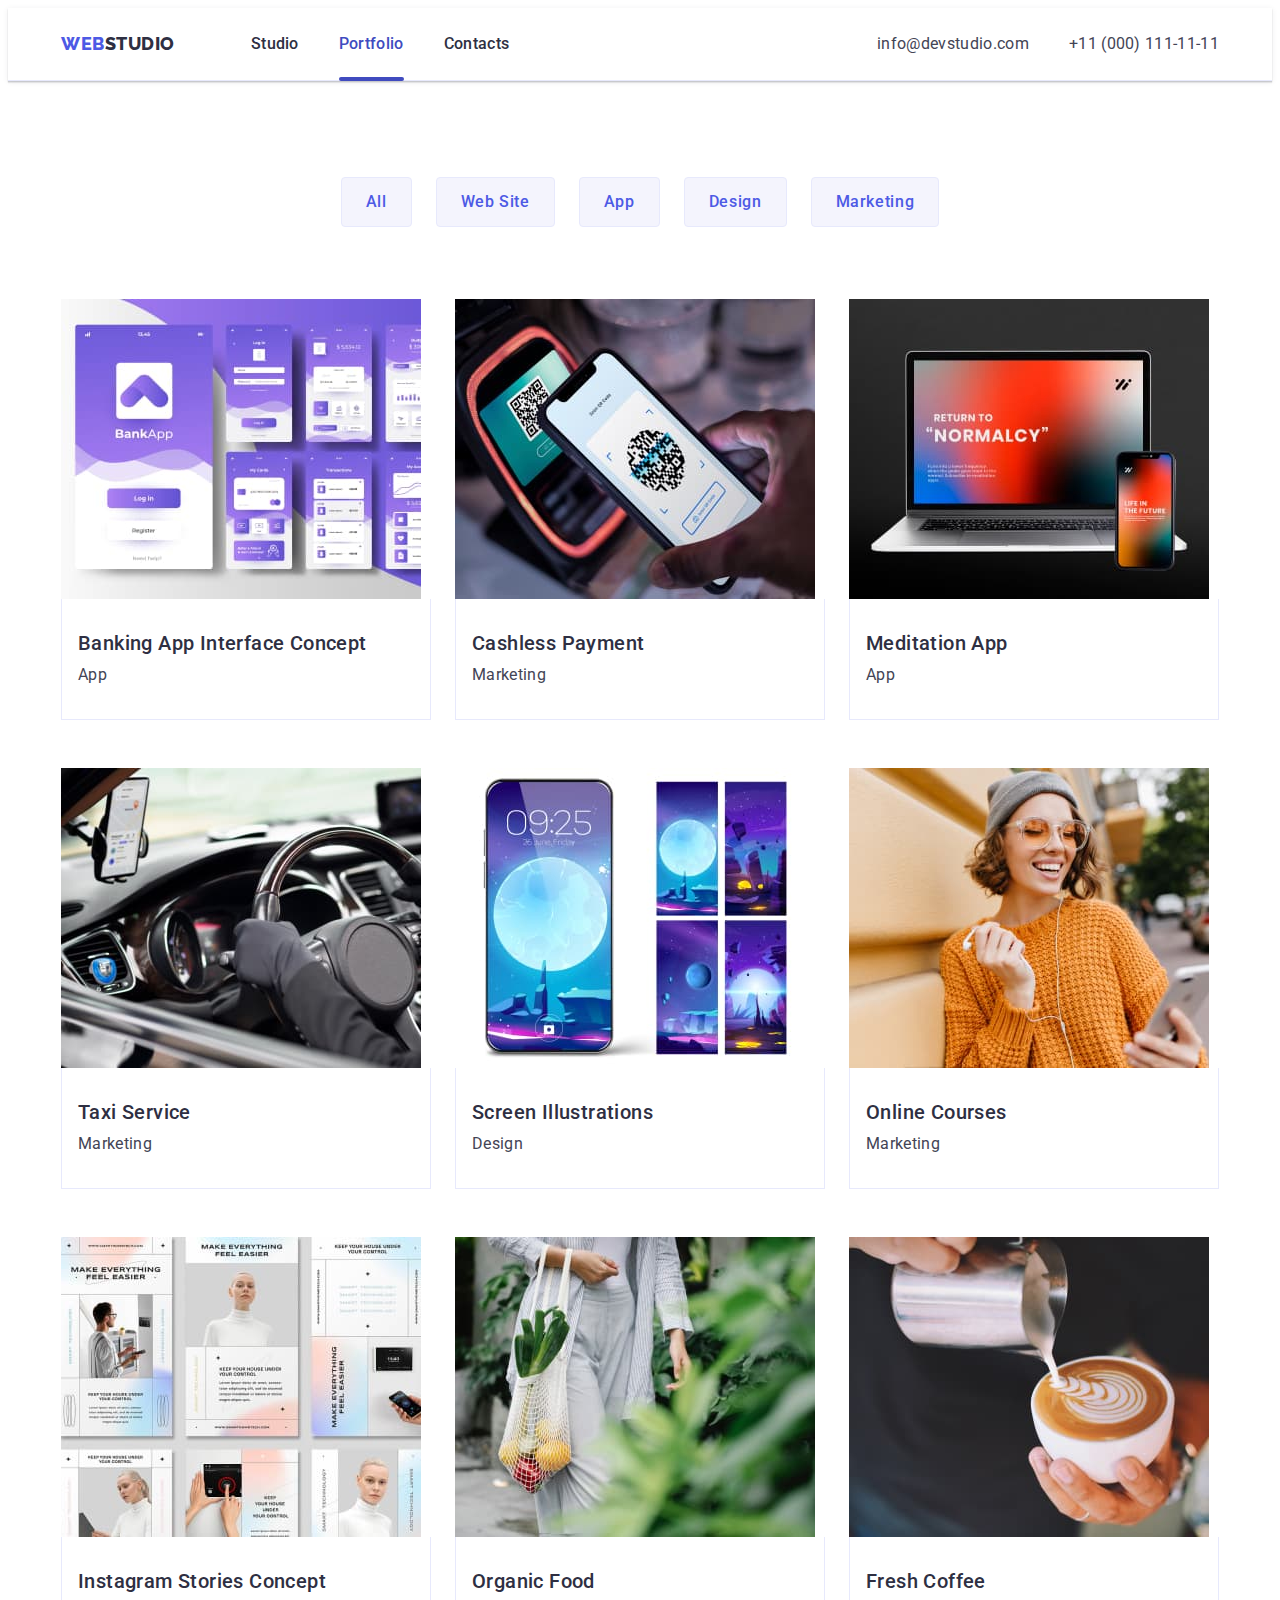
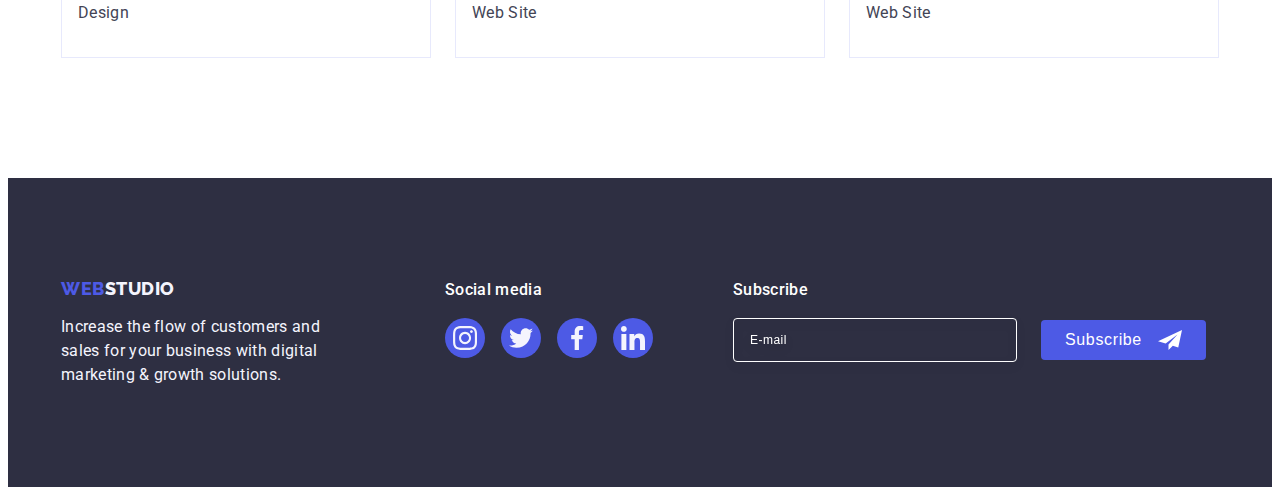
==== portfolio.html @ e41eb172 "Initial commit" ====
<!DOCTYPE html>
<html lang="en">
  <head>
    <meta charset="UTF-8" />
    <meta http-equiv="X-UA-Compatible" content="IE=edge" />
    <meta name="viewport" content="width=device-width, initial-scale=1.0" />
    <title>WebStudio</title>
    <link rel="preconnect" href="https://fonts.googleapis.com" />
    <link rel="preconnect" href="https://fonts.gstatic.com" crossorigin />

    <link
      href="https://fonts.googleapis.com/css2?family=Raleway:wght@800&family=Roboto:wght@400;500;700;900&display=swap"
      rel="stylesheet"
    />
    <link
      rel="stylesheet"
      href="https://cdnjs.cloudflare.com/ajax/libs/modern-normalize/1.0.0/modern-normalize.min.css"
      integrity="sha512-ISS7cAi1PEhQ8jnbJpJZMd29NlhNj4AWYyLOSp2CE/CsHxTCu+r+t0D2yoJudVrd0/8fTVPUVDzY5Tvli75u/g=="
      crossorigin="anonymous"
    />
    <link rel="stylesheet" href="./css/styles.css" />
  </head>
  <body>
    <header class="header">
      <div class="header-nav container">
        <nav class="site-nav">
          <a href="./index.html" class="logo-header link">
            Web<span class="logo-tip">Studio</span>
          </a>
          <ul class="list-nav list">
            <li class="list-item">
              <a class="nav link" href="./index.html">Studio</a>
            </li>
            <li class="list-item">
              <a class="nav link active-link" href="./portfolio.html"
                >Portfolio</a
              >
            </li>
            <li class="list-item">
              <a class="nav link" href="">Contacts</a>
            </li>
          </ul>
        </nav>
        <address class="address">
          <ul class="address-list list">
            <li class="address-item">
              <a class="address-contact link" href="mailto:info@devstudio.com">
                info@devstudio.com
              </a>
            </li>
            <li class="address-item">
              <a class="address-contact link" href="tel:+110001111111">
                +11 (000) 111-11-11
              </a>
            </li>
          </ul>
        </address>
      </div>
    </header>
    <main>
      <!-- Сторінка портфоліо -->
      <section class="portfolio-section">
        <div class="portfolio-container container">
          <h1 class="visually-hidden">Portfolio filters</h1>
          <ul class="list-filters list">
            <li class="button-filter">
              <button type="button" class="button-filt">All</button>
            </li>
            <li class="button-filter">
              <button type="button" class="button-filt">Web Site</button>
            </li>
            <li class="button-filter">
              <button type="button" class="button-filt">App</button>
            </li>
            <li class="button-filter">
              <button type="button" class="button-filt">Design</button>
            </li>
            <li class="button-filter">
              <button type="button" class="button-filt">Marketing</button>
            </li>
          </ul>

          <ul class="list-portfolio list">
            <li class="portfolio-item">
              <a href="#" class="picture-link link">
                <div class="thumb">
                  <img
                    class="picture-portfolio"
                    src="./images/portf1.jpg"
                    alt="site pages"
                    width="360"
                    height="300"
                  />
                  <p class="text-card">
                    14 Stylish and User-Friendly App Design Concepts · Task
                    Manager App · Calorie Tracker App · Exotic Fruit Ecommerce
                    App · Cloud Storage App
                  </p>
                </div>

                <div class="portfolio-description">
                  <h2 class="title-portfolio">Banking App Interface Concept</h2>
                  <p class="portfolio-text-filter">App</p>
                </div>
              </a>
            </li>

            <li class="portfolio-item">
              <a href="#" class="picture-link link">
                <div class="thumb">
                  <img
                    class="picture-portfolio"
                    src="./images/portf2.jpg"
                    alt="qr-code"
                    width="360"
                    height="300"
                  />
                  <p class="text-card">
                    14 Stylish and User-Friendly App Design Concepts · Task
                    Manager App · Calorie Tracker App · Exotic Fruit Ecommerce
                    App · Cloud Storage App
                  </p>
                </div>
                <div class="portfolio-description">
                  <h2 class="title-portfolio">Cashless Payment</h2>
                  <p class="portfolio-text-filter">Marketing</p>
                </div>
              </a>
            </li>
            <li class="portfolio-item">
              <a href="#" class="picture-link link">
                <div class="thumb">
                  <img
                    class="picture-portfolio"
                    src="./images/portf3.jpg"
                    alt="laptop and telefon"
                    width="360"
                    height="300"
                  />
                  <p class="text-card">
                    14 Stylish and User-Friendly App Design Concepts · Task
                    Manager App · Calorie Tracker App · Exotic Fruit Ecommerce
                    App · Cloud Storage App
                  </p>
                </div>

                <div class="portfolio-description">
                  <h2 class="title-portfolio">Meditation App</h2>
                  <p class="portfolio-text-filter">App</p>
                </div>
              </a>
            </li>
            <li class="portfolio-item">
              <a href="#" class="picture-link link">
                <div class="thumb">
                  <img
                    class="picture-portfolio"
                    src="./images/portf4.jpg"
                    alt="car phone holder"
                    width="360"
                    height="300"
                  />
                  <p class="text-card">
                    14 Stylish and User-Friendly App Design Concepts · Task
                    Manager App · Calorie Tracker App · Exotic Fruit Ecommerce
                    App · Cloud Storage App
                  </p>
                </div>
                <div class="portfolio-description">
                  <h2 class="title-portfolio">Taxi Service</h2>
                  <p class="portfolio-text-filter">Marketing</p>
                </div>
              </a>
            </li>
            <li class="portfolio-item">
              <a href="#" class="picture-link link">
                <div class="thumb">
                  <img
                    class="picture-portfolio"
                    src="./images/portf5.jpg"
                    alt="phone lock screen"
                    width="360"
                    height="300"
                  />
                  <p class="text-card">
                    14 Stylish and User-Friendly App Design Concepts · Task
                    Manager App · Calorie Tracker App · Exotic Fruit Ecommerce
                    App · Cloud Storage App
                  </p>
                </div>
                <div class="portfolio-description">
                  <h2 class="title-portfolio">Screen Illustrations</h2>
                  <p class="portfolio-text-filter">Design</p>
                </div>
              </a>
            </li>
            <li class="portfolio-item">
              <a href="#" class="picture-link link">
                <div class="thumb">
                  <img
                    class="picture-portfolio"
                    src="./images/portf6.jpg"
                    alt="smiling girl with headphones"
                    width="360"
                    height="300"
                  />
                  <p class="text-card">
                    14 Stylish and User-Friendly App Design Concepts · Task
                    Manager App · Calorie Tracker App · Exotic Fruit Ecommerce
                    App · Cloud Storage App
                  </p>
                </div>
                <div class="portfolio-description">
                  <h2 class="title-portfolio">Online Courses</h2>
                  <p class="portfolio-text-filter">Marketing</p>
                </div>
              </a>
            </li>
            <li class="portfolio-item">
              <a href="#" class="picture-link link">
                <div class="thumb">
                  <img
                    class="picture-portfolio"
                    src="./images/portf7.jpg"
                    alt="site pages inst"
                    width="360"
                    height="300"
                  />
                  <p class="text-card">
                    14 Stylish and User-Friendly App Design Concepts · Task
                    Manager App · Calorie Tracker App · Exotic Fruit Ecommerce
                    App · Cloud Storage App
                  </p>
                </div>
                <div class="portfolio-description">
                  <h2 class="title-portfolio">Instagram Stories Concept</h2>
                  <p class="portfolio-text-filter">Design</p>
                </div>
              </a>
            </li>
            <li class="portfolio-item">
              <a href="#" class="picture-link link">
                <div class="thumb">
                  <img
                    class="picture-portfolio"
                    src="./images/portf8.jpg"
                    alt="fruits and vegetables in a bag"
                    width="360"
                    height="300"
                  />
                  <p class="text-card">
                    14 Stylish and User-Friendly App Design Concepts · Task
                    Manager App · Calorie Tracker App · Exotic Fruit Ecommerce
                    App · Cloud Storage App
                  </p>
                </div>
                <div class="portfolio-description">
                  <h2 class="title-portfolio">Organic Food</h2>
                  <p class="portfolio-text-filter">Web Site</p>
                </div>
              </a>
            </li>
            <li class="portfolio-item">
              <a href="#" class="picture-link link">
                <div class="thumb">
                  <img
                    class="picture-portfolio"
                    src="./images/portf9.jpg"
                    alt="painting on coffee"
                    width="360"
                    height="300"
                  />
                  <p class="text-card">
                    14 Stylish and User-Friendly App Design Concepts · Task
                    Manager App · Calorie Tracker App · Exotic Fruit Ecommerce
                    App · Cloud Storage App
                  </p>
                </div>
                <div class="portfolio-description">
                  <h2 class="title-portfolio">Fresh Coffee</h2>
                  <p class="portfolio-text-filter">Web Site</p>
                </div>
              </a>
            </li>
          </ul>
        </div>
      </section>
    </main>
    <footer class="footer">
      <div class="footer-container container">
        <div class="footer-logo">
          <a href="./index.html" class="logo-mfooter link">
            Web<span class="logo-footer">Studio</span>
          </a>
          <p class="footer-text">
            Increase the flow of customers and sales for your business with
            digital marketing & growth solutions.
          </p>
        </div>
        <div class="soc-net-footer">
          <p class="title-footer">Social media</p>
          <ul class="footer-list list">
            <li class="footer-item">
              <a class="footer-link link" href="">
                <svg class="footer-icon" width="24" height="24">
                  <use href="./images/icons.svg.svg#icon-instagram-2"></use>
                </svg>
              </a>
            </li>
            <li class="footer-item">
              <a class="footer-link link" href="">
                <svg class="footer-icon" width="24" height="24">
                  <use href="./images/icons.svg.svg#icon-twitter-1"></use>
                </svg>
              </a>
            </li>
            <li class="footer-item">
              <a class="footer-link link" href="">
                <svg class="footer-icon" width="24" height="24">
                  <use href="./images/icons.svg.svg#icon-facebook-1"></use>
                </svg>
              </a>
            </li>
            <li class="footer-item">
              <a class="footer-link link" href="">
                <svg class="footer-icon" width="24" height="24">
                  <use href="./images/icons.svg.svg#icon-linkedin-1"></use>
                </svg>
              </a>
            </li>
          </ul>
        </div>
        <div class="subscribe-container">
          <p class="subscribe-title">Subscribe</p>
          <form action="#" class="subscribe-form">
            <label for="email"></label>
            <input
              id="email"
              type="email"
              name="email"
              placeholder="E-mail"
              class="subscribe-email"
              required
            />
            <button type="submit" class="subscribe-button">
              Subscribe
              <svg class="email-icon-subscribe" width="24" height="24">
                <use href="./images/icons.svg.svg#icon-Frame-3"></use>
              </svg>
            </button>
          </form>
        </div>
      </div>
    </footer>
  </body>
</html>
---- css/styles.css ----
:root {
  --color-body: #434455;
  --brand-color: #ffffff;
  --color-logo: #4d5ae5;
  --color-text: #2e2f42;
  --color-contacts: #434455;
  --color-btn: #f4f4fd;
}
body {
  font-family: "Roboto", sans-serif;
  background-color: var(--brand-color);
  color: var(--color-body);
}

h1,
h2,
h3,
h4,
h5,
h6,
p {
  margin: 0;
}

ul {
  margin: 0;
  padding: 0;
}

.list {
  list-style: none;
}

.link {
  text-decoration: none;
}

.item {
  list-style: none;
  text-decoration: none;
}

img {
  display: block;
  max-width: 100%;
  height: auto;
}

button {
  cursor: pointer;
  border: none;
}

.container {
  max-width: 1158px;
  padding: 0 15px;
  margin: 0 auto;
}

.visually-hidden {
  position: absolute;
  width: 1px;
  height: 1px;
  margin: -1px;
  border: 0;
  padding: 0;

  white-space: nowrap;
  clip-path: inset(100%);
  clip: rect(0 0 0 0);
  overflow: hidden;
}

/* header */

header {
  border-bottom: 1px solid #e7e9fc;
  background: #ffffff;
  box-shadow: 0px 2px 1px rgba(46, 47, 66, 0.08),
    0px 1px 1px rgba(46, 47, 66, 0.16), 0px 1px 6px rgba(46, 47, 66, 0.08);
}

.header-nav {
  display: flex;
  align-items: center;
}
.site-nav {
  display: flex;
}

/* logo */
.logo-header {
  font-family: "Raleway", sans-serif;
  font-style: normal;
  font-weight: 800;
  font-size: 18px;
  line-height: 1.33;
  letter-spacing: 0.03em;
  text-transform: uppercase;
  color: var(--color-logo);
  padding: 24px 0;
  margin-right: 76px;
}

.logo-tip {
  color: var(--color-text);
}

/* navigation */

.list-nav .link {
  font-weight: 500;
  font-size: 16px;
  line-height: 1.5;
  letter-spacing: 0.02em;
}
.list-nav {
  display: flex;
  gap: 40px;
  transition: color 2500ms cubic-bezier(0.4, 0, 0.2, 1);
}

.list-nav .link {
  display: block;
  color: var(--color-text);
  padding-top: 24px;
  padding-bottom: 24px;
  position: relative;
  transition: color 250ms cubic-bezier(0.4, 0, 0.2, 1);
}

.list-nav .active-link {
  color: #404bbf;
}

.active-link::after {
  content: "";
  width: 100%;
  height: 4px;
  background-color: #404bbf;
  display: block;
  position: absolute;
  bottom: -1px;
  border-radius: 2px;
}

/* address */

.address-list {
  display: flex;
  gap: 0 40px;
}

.list-nav .link:hover,
.list-nav .link:focus {
  color: #404bbf;
}

.address-list .link:hover,
.address-list .link:focus {
  color: #404bbf;
}

.address {
  font-style: normal;
  margin-left: auto;
}

.address-contact {
  padding-top: 24px;
  padding-bottom: 24px;
}

.address-list .link {
  display: block;
  line-height: 1.5;
  letter-spacing: 0.02em;
  font-style: normal;
  font-weight: 400;
  font-size: 16px;
  color: var(--color-contacts);
  transition: color 250ms cubic-bezier(0.4, 0, 0.2, 1);
}

/* first section */

.section-main {
  max-width: 1400px;
  background-image: linear-gradient(
      to right,
      rgba(46, 47, 66, 0.7),
      rgba(46, 47, 66, 0.7)
    ),
    url(../images/people-office\ 1.jpg);
  background-size: cover;
  margin: 0 auto;
  background-repeat: no-repeat;
  background-position: center;
  background-color: var(--color-text);
  text-align: center;
  padding-top: 188px;
  padding-bottom: 188px;
}

.section-main .title {
  font-weight: 700;
  font-size: 56px;
  font-family: "Roboto", sans-serif;
  line-height: 1.07;
  text-align: center;
  letter-spacing: 0.02em;
  color: var(--brand-color);
  margin-bottom: 48px;
  width: 496px;
  margin-left: auto;
  margin-right: auto;
}
.button-order {
  background-color: var(--color-logo);
  font-family: "Roboto", sans-serif;
  font-style: normal;
  font-weight: 500;
  font-size: 16px;
  line-height: 1.5;
  letter-spacing: 0.04em;
  color: var(--brand-color);
  cursor: pointer;

  padding: 16px 32px;
  border-radius: 4px;
  transition: background-color 250ms cubic-bezier(0.4, 0, 0.2, 1);
}

.button-order:hover,
.button-order:focus {
  background-color: #404bbf;
}

/* second section */

.qualities-section {
  padding-top: 120px;
  padding-bottom: 120px;
  margin-left: auto;
  margin-right: auto;
}

.list-qualities {
  display: flex;
  justify-content: center;
  column-gap: 24px;
}

.qualities-item {
  color: var(--color-text);
  font-weight: 500;
  font-size: 20px;
  line-height: 1.2;
  flex-basis: calc((100% - 72px) / 4);
}

.qualities-picture {
  height: 119px;
  margin-bottom: 8px;
  background-color: #f4f4fd;
  border-radius: 4px;
  display: flex;
  align-items: center;
  justify-content: center;
}

.qualities-item .qualities-title {
  letter-spacing: 0.02em;
  color: var(--color-text);
  margin-bottom: 8px;
  font-weight: 500;
  font-size: 20px;
  line-height: 1.2;
}

.qualities-item .qualities-text {
  line-height: 1.5;
  font-family: "Roboto";
  font-style: normal;
  font-weight: 400;
  font-size: 16px;
  max-width: 264px;
  letter-spacing: 0.02em;
  color: var(--color-body);
}

/* third section */

.activities {
  padding-bottom: 120px;
}

.activities .title-activities {
  font-weight: 700;
  font-size: 36px;
  line-height: 1.11;
  text-align: center;
  letter-spacing: 0.02em;
  text-transform: capitalize;
  color: var(--color-text);
  margin-bottom: 72px;
}

.list-activities {
  display: flex;
  flex-direction: row;
  gap: 24px;
  align-items: flex-start;
}

/* fourth section */

.team-list {
  display: flex;
  flex-direction: row;
  gap: 24px;
  align-items: flex-start;
  padding: 0;
}

.section-team {
  background-color: #f4f4fd;
  padding-bottom: 120px;
  padding-top: 120px;
}
.section-team .title-team {
  font-size: 36px;
  line-height: 1.11;
  text-align: center;
  letter-spacing: 0.02em;
  text-transform: capitalize;
  color: var(--color-text);
  margin-bottom: 72px;
}

.team-member {
  background-color: #ffffff;
  padding-bottom: 32px;
  border-radius: 0px 0px 4px 4px;
  box-shadow: 0px 1px 6px rgba(46, 47, 66, 0.08),
    0px 1px 1px rgba(46, 47, 66, 0.16), 0px 2px 1px rgba(46, 47, 66, 0.08);
}

.team-member .team-member-name {
  font-weight: 500;
  font-size: 20px;
  line-height: 1.2;
  letter-spacing: 0.02em;
  color: var(--color-text);
  margin-top: 32px;
  text-align: center;
}
.team-member .team-member-profession {
  line-height: 1.5;
  letter-spacing: 0.02em;
  color: var(--color-contacts);
  margin-top: 8px;
  margin-bottom: 8px;
  text-align: center;
}

.social-network-list {
  display: flex;
  justify-content: center;
  gap: 24px;
}

.social-network-item {
  width: 40px;
  height: 40px;
}

.social-network-link {
  width: 100%;
  height: 100%;
  border-radius: 50%;
  background-color: #4d5ae5;
  display: flex;
  align-items: center;
  justify-content: center;
  transition: background-color 250ms cubic-bezier(0.4, 0, 0.2, 1);
}

.social-network-link:hover {
  background: #404bbf;
}

.social-network-link:focus {
  background: #404bbf;
}

.social-network-icon {
  fill: #f4f4fd;
}

/* section customers */

.customers {
  padding-top: 120px;
  padding-bottom: 120px;
}

.title-customers {
  font-family: "Roboto";
  font-style: normal;
  font-weight: 700;
  font-size: 36px;
  line-height: 40px;
  text-align: center;
  letter-spacing: 0.02em;
  text-transform: capitalize;
  color: var(--color-text);
  margin-bottom: 72px;
}

.customers-list {
  display: flex;
  align-items: center;
  justify-content: center;
  gap: 24px;
}

.customers-item {
  width: calc((100% - 120px) / 6);
  height: 88px;
}

.customers-icon {
  fill: #8e8f99;
  display: block;
  transition: fill 250ms cubic-bezier(0.4, 0, 0.2, 1);
}

.customers-link {
  width: 100%;
  height: 100%;
  display: flex;
  justify-content: center;
  align-items: center;
  border: 1px solid #8e8f99;
  border-radius: 4px;
  padding: 16px 32px;
  transition: border-color 250ms cubic-bezier(0.4, 0, 0.2, 1);
}

.customers-link:hover {
  border-color: #404bbf;
}

.customers-link:focus {
  border-color: #404bbf;
}

.customers-link:hover .customers-icon {
  fill: #404bbf;
}

.customers-link:focus .customers-icon {
  fill: #404bbf;
}

/* footer */

.footer-container {
  display: flex;
  justify-content: left;
  align-items: baseline;
}

.footer-logo {
  display: flex;
  flex-direction: column;
  margin-right: 120px;
}

.footer {
  background-color: var(--color-text);
  padding-top: 100px;
  padding-bottom: 100px;
}

.footer-text {
  font-family: "Roboto";
  font-style: normal;
  font-size: 16px;
  font-weight: 400;
  line-height: 1.5;
  letter-spacing: 0.02em;
  max-width: 264px;
  margin-top: 16px;
  color: var(--color-btn);
}

.logo-footer {
  color: #f4f4fd;
}

.logo-mfooter {
  max-width: 44px;
  font-family: "Raleway";
  font-style: normal;
  font-weight: 800;
  font-size: 18px;
  line-height: 21px;
  letter-spacing: 0.03em;
  text-transform: uppercase;
  color: #4d5ae5;
}

.title-footer {
  font-family: "Roboto";
  font-style: normal;
  font-weight: 500;
  font-size: 16px;
  line-height: 24px;
  letter-spacing: 0.02em;
  color: #ffffff;
  margin-bottom: 16px;
  margin-right: auto;
}

.footer-list {
  display: flex;
  justify-content: left;
  gap: 16px;
}

.footer-link {
  width: 100%;
  height: 100%;
  border-radius: 50%;
  background-color: #4d5ae5;
  display: flex;
  align-items: center;
  justify-content: center;
  transition: background-color 250ms cubic-bezier(0.4, 0, 0.2, 1);
}

.footer-link:hover {
  background: #31d0aa;
}

.footer-link:focus {
  background: #31d0aa;
}

.soc-net-footer {
  margin-right: 80px;
}

.footer-item {
  width: 40px;
  height: 40px;
}

.footer-icon {
  fill: #f4f4fd;
}

.subscribe-form {
  display: flex;
  align-items: center;
}

.subscribe-title {
  font-style: normal;
  font-weight: 500;
  font-size: 16px;
  line-height: 1.5;
  letter-spacing: 0.02em;
  color: #ffffff;
  margin-bottom: 16px;
}

.subscribe-email {
  background-color: transparent;
  width: 264px;
  height: 40px;
  padding-left: 16px;
  color: #ffffff;
  border: 1px solid #ffffff;
  filter: drop-shadow(0px 4px 4px rgba(0, 0, 0, 0.15));
  border-radius: 4px;
  margin-right: 24px;
  font-style: normal;
  font-weight: 400;
  font-size: 12px;
  line-height: 24px;
  letter-spacing: 0.04em;
}

.subscribe-button {
  font-style: normal;
  font-weight: 500;
  font-size: 16px;
  line-height: 24px;
  display: flex;
  align-items: center;
  text-align: center;
  letter-spacing: 0.04em;
  color: #ffffff;
  background: #4d5ae5;
  border-radius: 4px;
  padding: 8px 24px;
  border: none;
  box-shadow: none;
  transition-property: background-color;
  transition-duration: 250ms;
  transition-timing-function: cubic-bezier(0.4, 0, 0.2, 1);
}

.subscribe-button:hover,
.subscribe-button:focus {
  background-color: #404bbf;
}

.email-icon-subscribe {
  margin-left: 16px;
}

.subscribe-email::placeholder {
  color: #ffffff;
  font-style: normal;
  font-weight: 400;
  font-size: 12px;
  line-height: 24px;
  letter-spacing: 0.04em;
}

/* portfolio */

.portfolio-section {
  padding-top: 96px;
  padding-bottom: 120px;
}

.button-filt {
  font-family: inherit;
  font-weight: 500;
  font-size: 16px;
  line-height: 1.5;
  letter-spacing: 0.04em;
  color: #4d5ae5;
  background-color: #f4f4fd;
  cursor: pointer;
  border: 1px solid #e7e9fc;
  border-radius: 4px;
  transition: background-color 250ms cubic-bezier(0.4, 0, 0.2, 1),
    color 250ms cubic-bezier(0.4, 0, 0.2, 1),
    box-shadow 250ms cubic-bezier(0.4, 0, 0.2, 1),
    border-radius 250ms cubic-bezier(0.4, 0, 0.2, 1),
    border-color 250ms cubic-bezier(0.4, 0, 0.2, 1);
}

.button-filt:hover,
.button-filt:focus {
  background-color: #404bbf;
  color: #ffffff;
  box-shadow: 0px 3px 1px rgba(0, 0, 0, 0.1), 0px 2px 1px rgba(0, 0, 0, 0.08),
    0px 2px 2px rgba(0, 0, 0, 0.12);
  border-radius: 4px;
  border-color: transparent;
}

.portfolio-item {
  width: calc((100% - 48px) / 3);
}

.picture-link {
  display: block;
  transition: box-shadow 250ms cubic-bezier(0.4, 0, 0.2, 1);
}

.picture-link:hover {
  box-shadow: 0px 1px 6px rgba(46, 47, 66, 0.08),
    0px 1px 1px rgba(46, 47, 66, 0.16), 0px 2px 1px rgba(46, 47, 66, 0.08);
}

.title-portfolio {
  font-weight: 500;
  font-size: 20px;
  line-height: 1.2;
  letter-spacing: 0.02em;
  margin-bottom: 8px;
  color: var(--color-text);
}

.portfolio-text-filter {
  font-size: 16px;
  line-height: 1.5;
  letter-spacing: 0.02em;
  color: var(--color-body);
}

.list-filters {
  display: flex;
  justify-content: center;
  gap: 24px;
  margin-bottom: 72px;
}

.button-filt {
  padding: 12px 24px;
}

.list-portfolio {
  position: relative;
  display: flex;
  flex-wrap: wrap;
  gap: 48px 24px;
}

.portfolio-description {
  border: 1px solid #e7e9fc;
  border-top: none;
  padding: 32px 0;
  padding-left: 16px;
}

.thumb {
  position: relative;
  overflow: hidden;
}

.text-card {
  position: absolute;
  top: 0;
  font-size: 16px;
  line-height: 1.5;
  letter-spacing: 0.02em;
  color: #f4f4fd;
  background-color: #4d5ae5;
  height: 100%;
  width: 100%;
  padding: 40px 32px 0 32px;
  transform: translateY(100%);
  transition: transform 250ms cubic-bezier(0.4, 0, 0.2, 1);
}

.picture-link:hover .text-card,
.picture-link:focus .text-card {
  transform: translateY(0);
}

/* modal */

.backdrop {
  position: fixed;
  top: 0;
  left: 0;
  width: 100%;
  height: 100%;
  background: rgba(46, 47, 66, 0.4);
  opacity: 1;
  transition: opacity 250ms cubic-bezier(0.4, 0, 0.2, 1),
    visibility 250ms cubic-bezier(0.4, 0, 0.2, 1);
}

.backdrop.is-hidden {
  opacity: 0;
  pointer-events: none;
  visibility: hidden;
}

.backdrop.is-hidden .modal {
  transform: translate(-50%, -50%) scale(0.9);
}

.modal {
  position: absolute;
  top: 50%;
  left: 50%;
  min-width: 408px;
  min-height: 576px;
  background: #fcfcfc;
  box-shadow: 0px 1px 1px rgba(0, 0, 0, 0.14), 0px 1px 3px rgba(0, 0, 0, 0.12),
    0px 2px 1px rgba(0, 0, 0, 0.2);
  border-radius: 4px;
  padding-top: 72px;
  padding-right: 24px;
  padding-bottom: 24px;
  padding-left: 24px;
  transform: translate(-50%, -50%) scale(1);
  transition: transform 250ms cubic-bezier(0.4, 0, 0.2, 1);
}

.modal-close {
  position: absolute;
  top: 24px;
  right: 24px;
  display: flex;
  border-radius: 50%;
  border: 1px solid rgba(0, 0, 0, 0.1);
  width: 24px;
  height: 24px;
  background-color: #e7e9fc;
  justify-content: center;
  align-items: center;
  transition: background-color 250ms cubic-bezier(0.4, 0, 0.2, 1),
    fill 250ms cubic-bezier(0.4, 0, 0.2, 1);
}

.close-picture {
  width: 24px;
  height: 24px;
}

.modal-close:hover,
.modal-close:focus {
  background-color: #404bbf;
  fill: #ffffff;
}

.modal-form {
  display: flex;
  flex-direction: column;
}

.modal-title {
  font-style: normal;
  font-weight: 500;
  font-size: 16px;
  line-height: 1.5em;

  margin-bottom: 16px;

  text-align: center;
  letter-spacing: 0.02em;

  color: #2e2f42;
}

.input-wrap {
  position: relative;
}

.modal-input {
  width: 100%;
  height: 40px;
  border: 1px solid rgba(46, 47, 66, 0.4);
  border-radius: 4px;
  /* margin-bottom: 8px; */
  padding-left: 38px;
  outline: transparent;
}

.modal-input-comment {
  display: block;
  width: 100%;
  height: 120px;
  border: 1px solid rgba(46, 47, 66, 0.4);
  border-radius: 4px;
  padding: 8px 16px;
  outline: transparent;
  resize: none;
}

.modal-input-comment::placeholder {
  font-weight: 400;
  font-size: 12px;
  line-height: 1.17;
  letter-spacing: 0.04em;
}

.modal-input:focus {
  border: 1px solid #4d5ae5;
}

.modal-input:focus + .modal-icon {
  fill: #4d5ae5;
}

.modal-span {
  display: flex;
}

.modal-label {
  font-weight: 400;
  font-size: 12px;
  line-height: 14px;
  letter-spacing: 0.04em;
  color: #8e8f99;
  margin-bottom: 4px;
}

.modal-label:not(:first-child) {
  margin-top: 8px;
}

.modal-icon {
  position: absolute;
  top: 8px;
  left: 16px;
  fill: #2e2f42;
}

.modal-form-field.policy {
  margin-top: 16px;
  margin-bottom: 24px;
  font-weight: 400;
  font-size: 12px;
  line-height: 1.33;
  letter-spacing: 0.04em;
  color: #757575;
}
.modal-form-check {
  position: absolute;
  width: 1px;
  height: 1px;
  margin: -1px;
  border: 0;
  padding: 0;
  white-space: nowrap;
  clip-path: inset(100%);
  clip: rect(0 0 0 0);
  overflow: hidden;
}
.modal-form-check + span {
  display: inline-flex;
  justify-content: center;
  align-items: center;
  width: 16px;
  height: 16px;
  margin-right: 8px;
  border: 1.25px solid #2e2f42;
  border-radius: 2px;
  cursor: pointer;
  fill: transparent;
  transition: background-color 250ms cubic-bezier(0.4, 0, 0.2, 1),
    fill 250ms cubic-bezier(0.4, 0, 0.2, 1);
}
.modal-form-check-icon {
  display: inline-block;
  width: 10px;
  height: 8px;
}
.modal-form-check:checked + span {
  border: none;
  background-color: #404bbf;
  fill: #f4f4fd;
}

.send-button {
  background: #4d5ae5;
  box-shadow: 0px 4px 4px rgba(0, 0, 0, 0.15);
  border-radius: 4px;
  padding: 16px 32px;
  width: 169px;
  height: 56px;
  margin-left: auto;
  margin-right: auto;
  color: #ffffff;
  transition: background-color 250ms cubic-bezier(0.4, 0, 0.2, 1);
}

.send-button:hover,
.send-button:focus {
  background-color: #404bbf;
}
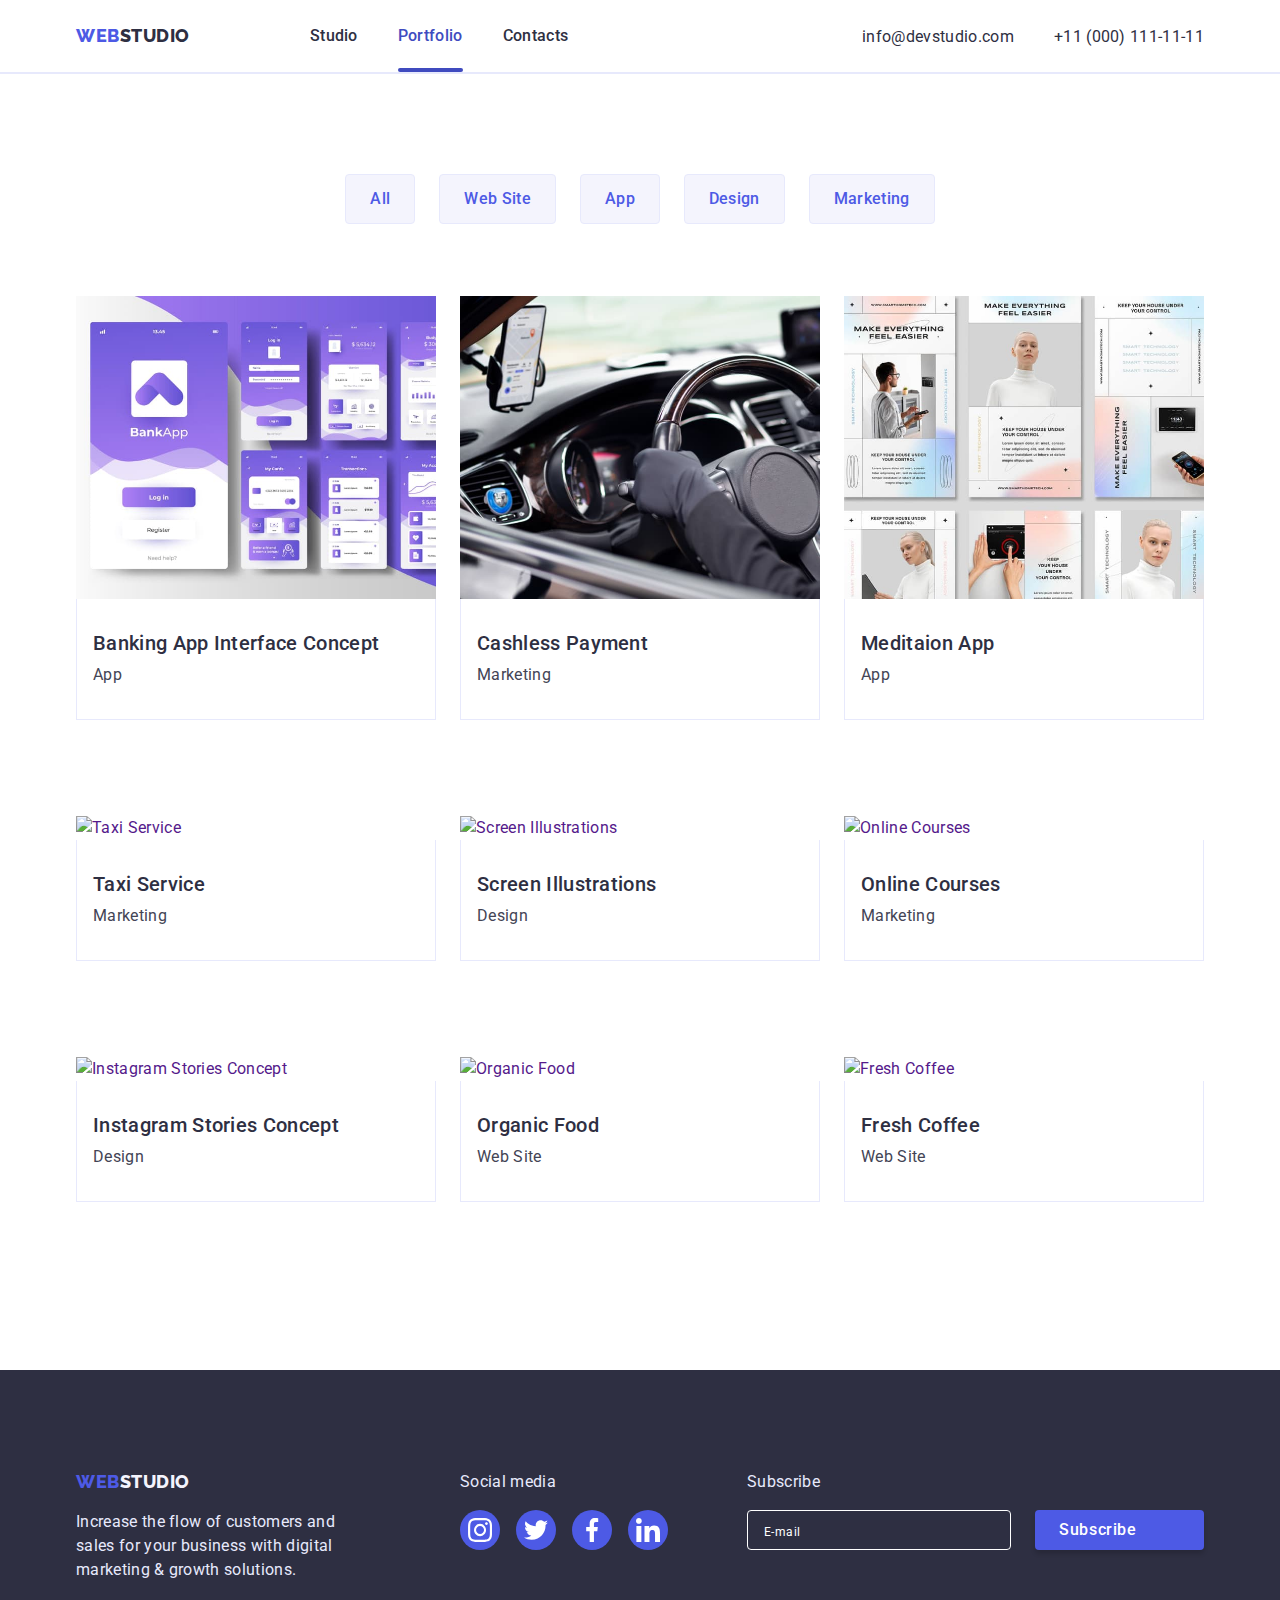
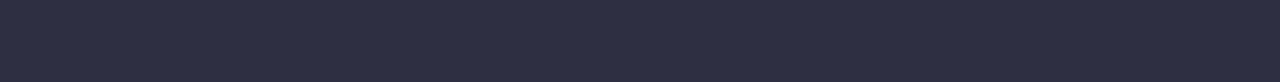
==== commit 09173575: "hw-7" ====
--- a/portfolio.html
+++ b/portfolio.html
@@ -4,353 +4,618 @@
     <meta charset="UTF-8" />
     <meta http-equiv="X-UA-Compatible" content="IE=edge" />
     <meta name="viewport" content="width=device-width, initial-scale=1.0" />
-    <title>WebStudio</title>
+    <title>Портфоліо</title>
     <link rel="preconnect" href="https://fonts.googleapis.com" />
     <link rel="preconnect" href="https://fonts.gstatic.com" crossorigin />
-
     <link
       href="https://fonts.googleapis.com/css2?family=Raleway:wght@800&family=Roboto:wght@400;500;700;900&display=swap"
       rel="stylesheet"
     />
     <link
       rel="stylesheet"
-      href="https://cdnjs.cloudflare.com/ajax/libs/modern-normalize/1.0.0/modern-normalize.min.css"
-      integrity="sha512-ISS7cAi1PEhQ8jnbJpJZMd29NlhNj4AWYyLOSp2CE/CsHxTCu+r+t0D2yoJudVrd0/8fTVPUVDzY5Tvli75u/g=="
-      crossorigin="anonymous"
+      href="https://cdnjs.cloudflare.com/ajax/libs/modern-normalize/1.1.0/modern-normalize.min.css"
     />
     <link rel="stylesheet" href="./css/styles.css" />
   </head>
   <body>
+    <!-- Header of the page -->
     <header class="header">
-      <div class="header-nav container">
-        <nav class="site-nav">
-          <a href="./index.html" class="logo-header link">
-            Web<span class="logo-tip">Studio</span>
-          </a>
-          <ul class="list-nav list">
-            <li class="list-item">
-              <a class="nav link" href="./index.html">Studio</a>
-            </li>
-            <li class="list-item">
-              <a class="nav link active-link" href="./portfolio.html"
-                >Portfolio</a
-              >
-            </li>
-            <li class="list-item">
-              <a class="nav link" href="">Contacts</a>
-            </li>
+      <div class="container header-flex">
+        <nav class="nav-flex">
+          <a class="logo-main link" href="./index.html"
+            >Web<span class="logo-secondary">Studio</span></a
+          >
+          <ul class="site-nav list">
+            <li class="item">
+              <a href="./index.html" class="link">Studio</a>
+            </li>
+            <li class="item">
+              <a href="./portfolio.html" class="current-page link">Portfolio</a>
+            </li>
+            <li class="item"><a href="" class="link">Contacts</a></li>
           </ul>
+          <button type="button" class="mobile-button-open">
+            <svg class="icon" width="32" height="22">
+              <use href="./images/icons.svg.svg#icon-burger"></use>
+            </svg>
+          </button>
         </nav>
         <address class="address">
-          <ul class="address-list list">
-            <li class="address-item">
-              <a class="address-contact link" href="mailto:info@devstudio.com">
-                info@devstudio.com
-              </a>
-            </li>
-            <li class="address-item">
-              <a class="address-contact link" href="tel:+110001111111">
-                +11 (000) 111-11-11
-              </a>
+          <ul class="contacts list">
+            <li class="item">
+              <a href="mailto:info@devstudio.com" class="link"
+                >info@devstudio.com</a
+              >
+            </li>
+            <li class="item">
+              <a href="tel:+110001111111" class="link">+11 (000) 111-11-11</a>
             </li>
           </ul>
         </address>
       </div>
+      <!-- Mobile Menu -->
+      <div class="mobile-menu">
+        <div class="container mobile-menu-container">
+          <button type="button" class="mobile-button-close">
+            <svg class="icon" width="8" height="8">
+              <use
+                href="./images/icons.svg.svg#icon-close-black-18dp-2-1"
+              ></use>
+            </svg>
+          </button>
+          <div class="mobile-menu-wrap">
+            <ul class="mobile-nav list">
+              <li class="item">
+                <a href="./index.html" class="link">Studio</a>
+              </li>
+              <li class="item">
+                <a href="./portfolio.html" class="link current-page"
+                  >Portfolio</a
+                >
+              </li>
+              <li class="item"><a href="" class="link">Contacts</a></li>
+            </ul>
+            <div class="mobile-menu-bottom-wrap">
+              <ul class="mobile-contacts list">
+                <li class="item">
+                  <a href="tel:+110001111111" class="link tel"
+                    >+11 (000) 111-11-11</a
+                  >
+                </li>
+                <li class="item">
+                  <a href="mailto:info@devstudio.com" class="link email"
+                    >info@devstudio.com</a
+                  >
+                </li>
+              </ul>
+              <ul class="social-buttons-mobile-list list">
+                <li class="social-buttons-mobile-item">
+                  <a class="social-buttons-mobile link" href=""
+                    ><svg class="icon" width="24" height="24">
+                      <use href="./images/icons.svg.svg#icon-instagram-2"></use>
+                    </svg>
+                  </a>
+                </li>
+                <li class="social-buttons-mobile-item">
+                  <a class="social-buttons-mobile link" href=""
+                    ><svg class="icon" width="24" height="24">
+                      <use href="./images/icons.svg.svg#icon-twitter-1"></use>
+                    </svg>
+                  </a>
+                </li>
+                <li class="social-buttons-mobile-item">
+                  <a class="social-buttons-mobile link" href=""
+                    ><svg class="icon" width="24" height="24">
+                      <use href="./images/icons.svg.svg#icon-facebook-1"></use>
+                    </svg>
+                  </a>
+                </li>
+                <li class="social-buttons-mobile-item">
+                  <a class="social-buttons-mobile link" href=""
+                    ><svg class="icon" width="24" height="24">
+                      <use href="./images/icons.svg.svg#icon-linkedin-1"></use>
+                    </svg>
+                  </a>
+                </li>
+              </ul>
+            </div>
+          </div>
+        </div>
+      </div>
     </header>
     <main>
-      <!-- Сторінка портфоліо -->
-      <section class="portfolio-section">
-        <div class="portfolio-container container">
-          <h1 class="visually-hidden">Portfolio filters</h1>
-          <ul class="list-filters list">
-            <li class="button-filter">
-              <button type="button" class="button-filt">All</button>
-            </li>
-            <li class="button-filter">
-              <button type="button" class="button-filt">Web Site</button>
-            </li>
-            <li class="button-filter">
-              <button type="button" class="button-filt">App</button>
-            </li>
-            <li class="button-filter">
-              <button type="button" class="button-filt">Design</button>
-            </li>
-            <li class="button-filter">
-              <button type="button" class="button-filt">Marketing</button>
+      <section class="section portfolio-paddings">
+        <div class="container">
+          <h1 class="visually-hidden">Our portfolio</h1>
+          <ul class="portfolio-buttons list">
+            <li class="item">
+              <button type="button" class="button">All</button>
+            </li>
+            <li class="item">
+              <button type="button" class="button">Web Site</button>
+            </li>
+            <li class="item">
+              <button type="button" class="button">App</button>
+            </li>
+            <li class="item">
+              <button type="button" class="button">Design</button>
+            </li>
+            <li class="item">
+              <button type="button" class="button">Marketing</button>
             </li>
           </ul>
-
-          <ul class="list-portfolio list">
-            <li class="portfolio-item">
-              <a href="#" class="picture-link link">
-                <div class="thumb">
-                  <img
-                    class="picture-portfolio"
-                    src="./images/portf1.jpg"
-                    alt="site pages"
-                    width="360"
-                    height="300"
-                  />
-                  <p class="text-card">
-                    14 Stylish and User-Friendly App Design Concepts · Task
-                    Manager App · Calorie Tracker App · Exotic Fruit Ecommerce
-                    App · Cloud Storage App
-                  </p>
-                </div>
-
-                <div class="portfolio-description">
-                  <h2 class="title-portfolio">Banking App Interface Concept</h2>
-                  <p class="portfolio-text-filter">App</p>
-                </div>
-              </a>
-            </li>
-
-            <li class="portfolio-item">
-              <a href="#" class="picture-link link">
-                <div class="thumb">
-                  <img
-                    class="picture-portfolio"
-                    src="./images/portf2.jpg"
-                    alt="qr-code"
-                    width="360"
-                    height="300"
-                  />
-                  <p class="text-card">
-                    14 Stylish and User-Friendly App Design Concepts · Task
-                    Manager App · Calorie Tracker App · Exotic Fruit Ecommerce
-                    App · Cloud Storage App
-                  </p>
-                </div>
-                <div class="portfolio-description">
-                  <h2 class="title-portfolio">Cashless Payment</h2>
-                  <p class="portfolio-text-filter">Marketing</p>
-                </div>
-              </a>
-            </li>
-            <li class="portfolio-item">
-              <a href="#" class="picture-link link">
-                <div class="thumb">
-                  <img
-                    class="picture-portfolio"
-                    src="./images/portf3.jpg"
-                    alt="laptop and telefon"
-                    width="360"
-                    height="300"
-                  />
-                  <p class="text-card">
-                    14 Stylish and User-Friendly App Design Concepts · Task
-                    Manager App · Calorie Tracker App · Exotic Fruit Ecommerce
-                    App · Cloud Storage App
-                  </p>
-                </div>
-
-                <div class="portfolio-description">
-                  <h2 class="title-portfolio">Meditation App</h2>
-                  <p class="portfolio-text-filter">App</p>
-                </div>
-              </a>
-            </li>
-            <li class="portfolio-item">
-              <a href="#" class="picture-link link">
-                <div class="thumb">
-                  <img
-                    class="picture-portfolio"
-                    src="./images/portf4.jpg"
-                    alt="car phone holder"
-                    width="360"
-                    height="300"
-                  />
-                  <p class="text-card">
-                    14 Stylish and User-Friendly App Design Concepts · Task
-                    Manager App · Calorie Tracker App · Exotic Fruit Ecommerce
-                    App · Cloud Storage App
-                  </p>
-                </div>
-                <div class="portfolio-description">
-                  <h2 class="title-portfolio">Taxi Service</h2>
-                  <p class="portfolio-text-filter">Marketing</p>
-                </div>
-              </a>
-            </li>
-            <li class="portfolio-item">
-              <a href="#" class="picture-link link">
-                <div class="thumb">
-                  <img
-                    class="picture-portfolio"
-                    src="./images/portf5.jpg"
-                    alt="phone lock screen"
-                    width="360"
-                    height="300"
-                  />
-                  <p class="text-card">
-                    14 Stylish and User-Friendly App Design Concepts · Task
-                    Manager App · Calorie Tracker App · Exotic Fruit Ecommerce
-                    App · Cloud Storage App
-                  </p>
-                </div>
-                <div class="portfolio-description">
-                  <h2 class="title-portfolio">Screen Illustrations</h2>
-                  <p class="portfolio-text-filter">Design</p>
-                </div>
-              </a>
-            </li>
-            <li class="portfolio-item">
-              <a href="#" class="picture-link link">
-                <div class="thumb">
-                  <img
-                    class="picture-portfolio"
-                    src="./images/portf6.jpg"
-                    alt="smiling girl with headphones"
-                    width="360"
-                    height="300"
-                  />
-                  <p class="text-card">
-                    14 Stylish and User-Friendly App Design Concepts · Task
-                    Manager App · Calorie Tracker App · Exotic Fruit Ecommerce
-                    App · Cloud Storage App
-                  </p>
-                </div>
-                <div class="portfolio-description">
-                  <h2 class="title-portfolio">Online Courses</h2>
-                  <p class="portfolio-text-filter">Marketing</p>
-                </div>
-              </a>
-            </li>
-            <li class="portfolio-item">
-              <a href="#" class="picture-link link">
-                <div class="thumb">
-                  <img
-                    class="picture-portfolio"
-                    src="./images/portf7.jpg"
-                    alt="site pages inst"
-                    width="360"
-                    height="300"
-                  />
-                  <p class="text-card">
-                    14 Stylish and User-Friendly App Design Concepts · Task
-                    Manager App · Calorie Tracker App · Exotic Fruit Ecommerce
-                    App · Cloud Storage App
-                  </p>
-                </div>
-                <div class="portfolio-description">
-                  <h2 class="title-portfolio">Instagram Stories Concept</h2>
-                  <p class="portfolio-text-filter">Design</p>
-                </div>
-              </a>
-            </li>
-            <li class="portfolio-item">
-              <a href="#" class="picture-link link">
-                <div class="thumb">
-                  <img
-                    class="picture-portfolio"
-                    src="./images/portf8.jpg"
-                    alt="fruits and vegetables in a bag"
-                    width="360"
-                    height="300"
-                  />
-                  <p class="text-card">
-                    14 Stylish and User-Friendly App Design Concepts · Task
-                    Manager App · Calorie Tracker App · Exotic Fruit Ecommerce
-                    App · Cloud Storage App
-                  </p>
-                </div>
-                <div class="portfolio-description">
-                  <h2 class="title-portfolio">Organic Food</h2>
-                  <p class="portfolio-text-filter">Web Site</p>
-                </div>
-              </a>
-            </li>
-            <li class="portfolio-item">
-              <a href="#" class="picture-link link">
-                <div class="thumb">
-                  <img
-                    class="picture-portfolio"
-                    src="./images/portf9.jpg"
-                    alt="painting on coffee"
-                    width="360"
-                    height="300"
-                  />
-                  <p class="text-card">
-                    14 Stylish and User-Friendly App Design Concepts · Task
-                    Manager App · Calorie Tracker App · Exotic Fruit Ecommerce
-                    App · Cloud Storage App
-                  </p>
-                </div>
-                <div class="portfolio-description">
-                  <h2 class="title-portfolio">Fresh Coffee</h2>
-                  <p class="portfolio-text-filter">Web Site</p>
-                </div>
-              </a>
+          <ul class="portfolio-list list">
+            <li class="item">
+              <a class="portfolio-link link" href="">
+                <div class="portfolio-thumb">
+                  <picture>
+                    <source
+                      media="(min-width: 1200px)"
+                      src="./images/portf1.jpg"
+                      srcset="./images/portf1-2x.jpg 2x"
+                      width="360"
+                    />
+                    <source
+                      media="(min-width: 768px)"
+                      src="./images/portf2.jpg"
+                      srcset="./images/portf2-2x.jpg 2x"
+                      width="356"
+                    />
+                    <source
+                      media="(min-width: 480px)"
+                      src="./images/portf3.jpg"
+                      srcset="./images/portf3-2x.jpg 2x"
+                      width="396"
+                    />
+                    <img
+                      src="./images/banking-app-mob.jpg"
+                      width="100%"
+                      alt="Banking App
+            Interface Concept"
+                    />
+                  </picture>
+                  <p class="portfolio-overlay">
+                    14 Stylish and User-Friendly App Design Concepts · Task
+                    Manager App · Calorie Tracker App · Exotic Fruit Ecommerce
+                    App · Cloud Storage App
+                  </p>
+                </div>
+                <div class="item-caption">
+                  <h2 class="sub-title">Banking App Interface Concept</h2>
+                  <p>App</p>
+                </div></a
+              >
+            </li>
+            <li class="item">
+              <a class="portfolio-link link" href="">
+                <div class="portfolio-thumb">
+                  <picture>
+                    <source
+                      media="(min-width: 1200px)"
+                      src="./images/portf4.jpg"
+                      srcset="./images/portf4-2x.jpg 2x"
+                      width="360"
+                    />
+                    <source
+                      media="(min-width: 768px)"
+                      src="./images/portf5.jpg"
+                      srcset="./images/portf5-2x.jpg"
+                      width="356"
+                    />
+                    <source
+                      media="(min-width: 480px)"
+                      src="./images/portf6.jpg"
+                      srcset="./images/portf6-2x.jpg 2x"
+                      width="396"
+                    />
+                    <img
+                      src="./images/cashless-payment-mob.jpg"
+                      width="100%"
+                      alt="Cashless
+            Payment"
+                    />
+                  </picture>
+                  <p class="portfolio-overlay">
+                    14 Stylish and User-Friendly App Design Concepts · Task
+                    Manager App · Calorie Tracker App · Exotic Fruit Ecommerce
+                    App · Cloud Storage App
+                  </p>
+                </div>
+                <div class="item-caption">
+                  <h2 class="sub-title">Cashless Payment</h2>
+                  <p>Marketing</p>
+                </div></a
+              >
+            </li>
+            <li class="item">
+              <a class="portfolio-link link" href="">
+                <div class="portfolio-thumb">
+                  <picture>
+                    <source
+                      media="(min-width: 1200px)"
+                      src="./images/portf7.jpg"
+                      srcset="./images/portf7-2x.jpg 2x"
+                      width="360"
+                    />
+                    <source
+                      media="(min-width: 768px)"
+                      src="./images/portf8.jpg"
+                      srcset="./images/portf8-2x.jpg 2x"
+                      width="356"
+                    />
+                    <source
+                      media="(min-width: 480px)"
+                      src="./images/portf9.jpg"
+                      srcset="./images/portf9-2x.jpg 2x"
+                      width="396"
+                    />
+                    <img
+                      src="./images/meditaion-app-mob.jpg"
+                      width="100%"
+                      alt="Meditaion App"
+                    />
+                  </picture>
+                  <p class="portfolio-overlay">
+                    14 Stylish and User-Friendly App Design Concepts · Task
+                    Manager App · Calorie Tracker App · Exotic Fruit Ecommerce
+                    App · Cloud Storage App
+                  </p>
+                </div>
+                <div class="item-caption">
+                  <h2 class="sub-title">Meditaion App</h2>
+                  <p>App</p>
+                </div></a
+              >
+            </li>
+            <li class="item">
+              <a class="portfolio-link link" href="">
+                <div class="portfolio-thumb">
+                  <picture>
+                    <source
+                      media="(min-width: 1200px)"
+                      srcset="
+                        ./images/taxi-service-desk.jpg    1x,
+                        ./images/taxi-service-desk@2x.jpg 2x
+                      "
+                      width="360"
+                    />
+                    <source
+                      media="(min-width: 768px)"
+                      srcset="
+                        ./images/taxi-service-tab.jpg    1x,
+                        ./images/taxi-service-tab@2x.jpg 2x
+                      "
+                      width="356"
+                    />
+                    <source
+                      media="(min-width: 480px)"
+                      srcset="
+                        ./images/taxi-service-mob.jpg    1x,
+                        ./images/taxi-service-tab@2x.jpg 2x
+                      "
+                      width="396"
+                    />
+                    <img
+                      src="./images/taxi-service-mob.jpg"
+                      width="100%"
+                      alt="Taxi Service"
+                    />
+                  </picture>
+                  <p class="portfolio-overlay">
+                    14 Stylish and User-Friendly App Design Concepts · Task
+                    Manager App · Calorie Tracker App · Exotic Fruit Ecommerce
+                    App · Cloud Storage App
+                  </p>
+                </div>
+                <div class="item-caption">
+                  <h2 class="sub-title">Taxi Service</h2>
+                  <p>Marketing</p>
+                </div></a
+              >
+            </li>
+            <li class="item">
+              <a class="portfolio-link link" href="">
+                <div class="portfolio-thumb">
+                  <picture>
+                    <source
+                      media="(min-width: 1200px)"
+                      srcset="
+                        ./images/screen-illustrations-desk.jpg    1x,
+                        ./images/screen-illustrations-desk@2x.jpg 2x
+                      "
+                      width="360"
+                    />
+                    <source
+                      media="(min-width: 768px)"
+                      srcset="
+                        ./images/screen-illustrations-tab.jpg    1x,
+                        ./images/screen-illustrations-tab@2x.jpg 2x
+                      "
+                      width="356"
+                    />
+                    <source
+                      media="(min-width: 480px)"
+                      srcset="
+                        ./images/screen-illustrations-mob.jpg    1x,
+                        ./images/screen-illustrations-tab@2x.jpg 2x
+                      "
+                      width="396"
+                    />
+                    <img
+                      src="./images/screen-illustrations-mob.jpg"
+                      width="100%"
+                      alt="Screen
+            Illustrations"
+                    />
+                  </picture>
+                  <p class="portfolio-overlay">
+                    14 Stylish and User-Friendly App Design Concepts · Task
+                    Manager App · Calorie Tracker App · Exotic Fruit Ecommerce
+                    App · Cloud Storage App
+                  </p>
+                </div>
+                <div class="item-caption">
+                  <h2 class="sub-title">Screen Illustrations</h2>
+                  <p>Design</p>
+                </div></a
+              >
+            </li>
+            <li class="item">
+              <a class="portfolio-link link" href="">
+                <div class="portfolio-thumb">
+                  <picture>
+                    <source
+                      media="(min-width: 1200px)"
+                      srcset="
+                        ./images/online-courses-desk.jpg    1x,
+                        ./images/online-courses-desk@2x.jpg 2x
+                      "
+                      width="360"
+                    />
+                    <source
+                      media="(min-width: 768px)"
+                      srcset="
+                        ./images/online-courses-tab.jpg    1x,
+                        ./images/online-courses-tab@2x.jpg 2x
+                      "
+                      width="356"
+                    />
+                    <source
+                      media="(min-width: 480px)"
+                      srcset="
+                        ./images/online-courses-mob.jpg    1x,
+                        ./images/online-courses-tab@2x.jpg 2x
+                      "
+                      width="396"
+                    />
+                    <img
+                      src="./images/online-courses-mob.jpg"
+                      width="100%"
+                      alt="Online Courses"
+                    />
+                  </picture>
+                  <p class="portfolio-overlay">
+                    14 Stylish and User-Friendly App Design Concepts · Task
+                    Manager App · Calorie Tracker App · Exotic Fruit Ecommerce
+                    App · Cloud Storage App
+                  </p>
+                </div>
+                <div class="item-caption">
+                  <h2 class="sub-title">Online Courses</h2>
+                  <p>Marketing</p>
+                </div></a
+              >
+            </li>
+            <li class="item">
+              <a class="portfolio-link link" href="">
+                <div class="portfolio-thumb">
+                  <picture>
+                    <source
+                      media="(min-width: 1200px)"
+                      srcset="
+                        ./images/instagram-stories-desk.jpg    1x,
+                        ./images/instagram-stories-desk@2x.jpg 2x
+                      "
+                      width="360"
+                    />
+                    <source
+                      media="(min-width: 768px)"
+                      srcset="
+                        ./images/instagram-stories-tab.jpg    1x,
+                        ./images/instagram-stories-tab@2x.jpg 2x
+                      "
+                      width="356"
+                    />
+                    <source
+                      media="(min-width: 480px)"
+                      srcset="
+                        ./images/instagram-stories-mob.jpg    1x,
+                        ./images/instagram-stories-tab@2x.jpg 2x
+                      "
+                      width="396"
+                    />
+                    <img
+                      src="./images/instagram-stories-mob.jpg"
+                      width="100%"
+                      alt="Instagram Stories Concept"
+                    />
+                  </picture>
+                  <p class="portfolio-overlay">
+                    14 Stylish and User-Friendly App Design Concepts · Task
+                    Manager App · Calorie Tracker App · Exotic Fruit Ecommerce
+                    App · Cloud Storage App
+                  </p>
+                </div>
+                <div class="item-caption">
+                  <h2 class="sub-title">Instagram Stories Concept</h2>
+                  <p>Design</p>
+                </div></a
+              >
+            </li>
+            <li class="item">
+              <a class="portfolio-link link" href="">
+                <div class="portfolio-thumb">
+                  <picture>
+                    <source
+                      media="(min-width: 1200px)"
+                      srcset="
+                        ./images/organic-food-desk.jpg    1x,
+                        ./images/organic-food-desk@2x.jpg 2x
+                      "
+                      width="360"
+                    />
+                    <source
+                      media="(min-width: 768px)"
+                      srcset="
+                        ./images/organic-food-tab.jpg    1x,
+                        ./images/organic-food-tab@2x.jpg 2x
+                      "
+                      width="356"
+                    />
+                    <source
+                      media="(min-width: 480px)"
+                      srcset="
+                        ./images/organic-food-mob.jpg    1x,
+                        ./images/organic-food-tab@2x.jpg 2x
+                      "
+                      width="396"
+                    />
+                    <img
+                      src="./images/organic-food-mob.jpg"
+                      width="100%"
+                      alt="Organic Food"
+                    />
+                  </picture>
+                  <p class="portfolio-overlay">
+                    14 Stylish and User-Friendly App Design Concepts · Task
+                    Manager App · Calorie Tracker App · Exotic Fruit Ecommerce
+                    App · Cloud Storage App
+                  </p>
+                </div>
+                <div class="item-caption">
+                  <h2 class="sub-title">Organic Food</h2>
+                  <p>Web Site</p>
+                </div></a
+              >
+            </li>
+            <li class="item">
+              <a class="portfolio-link link" href="">
+                <div class="portfolio-thumb">
+                  <picture>
+                    <source
+                      media="(min-width: 1200px)"
+                      srcset="
+                        ./images/fresh-coffee-desk.jpg    1x,
+                        ./images/fresh-coffee-desk@2x.jpg 2x
+                      "
+                      width="360"
+                    />
+                    <source
+                      media="(min-width: 768px)"
+                      srcset="
+                        ./images/fresh-coffee-tab.jpg    1x,
+                        ./images/fresh-coffee-tab@2x.jpg 2x
+                      "
+                      width="356"
+                    />
+                    <source
+                      media="(min-width: 480px)"
+                      srcset="
+                        ./images/fresh-coffee-mob.jpg    1x,
+                        ./images/fresh-coffee-tab@2x.jpg 2x
+                      "
+                      width="396"
+                    />
+                    <img
+                      src="./images/fresh-coffee-mob.jpg"
+                      width="100%"
+                      alt="Fresh Coffee"
+                    />
+                  </picture>
+                  <p class="portfolio-overlay">
+                    14 Stylish and User-Friendly App Design Concepts · Task
+                    Manager App · Calorie Tracker App · Exotic Fruit Ecommerce
+                    App · Cloud Storage App
+                  </p>
+                </div>
+                <div class="item-caption">
+                  <h2 class="sub-title">Fresh Coffee</h2>
+                  <p>Web Site</p>
+                </div></a
+              >
             </li>
           </ul>
         </div>
       </section>
     </main>
-    <footer class="footer">
-      <div class="footer-container container">
-        <div class="footer-logo">
-          <a href="./index.html" class="logo-mfooter link">
-            Web<span class="logo-footer">Studio</span>
-          </a>
+    <!-- Footer -->
+    <footer class="footer-section">
+      <div class="container">
+        <div class="slogan-part">
+          <a class="logo-main link" href="./index.html"
+            >Web<span class="logo-tertiary">Studio</span></a
+          >
           <p class="footer-text">
             Increase the flow of customers and sales for your business with
             digital marketing & growth solutions.
           </p>
         </div>
-        <div class="soc-net-footer">
-          <p class="title-footer">Social media</p>
-          <ul class="footer-list list">
-            <li class="footer-item">
-              <a class="footer-link link" href="">
-                <svg class="footer-icon" width="24" height="24">
+        <div class="footer-media-block">
+          <p class="footer-text media">Social media</p>
+          <ul class="social-buttons-footer-list list">
+            <li class="social-buttons-footer-item">
+              <a class="social-buttons-footer link" href=""
+                ><svg class="icon" width="24" height="24">
                   <use href="./images/icons.svg.svg#icon-instagram-2"></use>
                 </svg>
               </a>
             </li>
-            <li class="footer-item">
-              <a class="footer-link link" href="">
-                <svg class="footer-icon" width="24" height="24">
+            <li class="social-buttons-footer-item">
+              <a class="social-buttons-footer link" href=""
+                ><svg class="icon" width="24" height="24">
                   <use href="./images/icons.svg.svg#icon-twitter-1"></use>
                 </svg>
               </a>
             </li>
-            <li class="footer-item">
-              <a class="footer-link link" href="">
-                <svg class="footer-icon" width="24" height="24">
+            <li class="social-buttons-footer-item">
+              <a class="social-buttons-footer link" href=""
+                ><svg class="icon" width="24" height="24">
                   <use href="./images/icons.svg.svg#icon-facebook-1"></use>
                 </svg>
               </a>
             </li>
-            <li class="footer-item">
-              <a class="footer-link link" href="">
-                <svg class="footer-icon" width="24" height="24">
+            <li class="social-buttons-footer-item">
+              <a class="social-buttons-footer link" href=""
+                ><svg class="icon" width="24" height="24">
                   <use href="./images/icons.svg.svg#icon-linkedin-1"></use>
                 </svg>
               </a>
             </li>
           </ul>
         </div>
-        <div class="subscribe-container">
-          <p class="subscribe-title">Subscribe</p>
-          <form action="#" class="subscribe-form">
-            <label for="email"></label>
-            <input
-              id="email"
-              type="email"
-              name="email"
-              placeholder="E-mail"
-              class="subscribe-email"
-              required
-            />
-            <button type="submit" class="subscribe-button">
-              Subscribe
-              <svg class="email-icon-subscribe" width="24" height="24">
-                <use href="./images/icons.svg.svg#icon-Frame-3"></use>
-              </svg>
-            </button>
-          </form>
-        </div>
+        <form class="footer-form">
+          <div class="footer-form-field">
+            <label class="visually-hidden" for="footer-email">Subscribe</label>
+            <p class="footer-form-label footer-text">Subscribe</p>
+            <div class="footer-form-block">
+              <input
+                class="input"
+                type="email"
+                name="email"
+                id="footer-email"
+                placeholder="E-mail"
+              />
+              <button class="button" type="submit">
+                Subscribe
+                <svg class="icon" width="24" height="24">
+                  <use href="./images/icons.svg svg#icon-Vector"></use>
+                </svg>
+              </button>
+            </div>
+          </div>
+        </form>
       </div>
     </footer>
+    <script defer src="./js/mobile-menu.js"></script>
   </body>
 </html>
--- a/css/styles.css
+++ b/css/styles.css
@@ -1,15 +1,46 @@
 :root {
-  --color-body: #434455;
-  --brand-color: #ffffff;
-  --color-logo: #4d5ae5;
-  --color-text: #2e2f42;
-  --color-contacts: #434455;
-  --color-btn: #f4f4fd;
-}
-body {
-  font-family: "Roboto", sans-serif;
-  background-color: var(--brand-color);
-  color: var(--color-body);
+  /* IRIS */
+  --primary-brand-color: #4d5ae5;
+
+  /* OCEAN */
+  --pressed-state-color: #404bbf;
+
+  /* NAVY BLUE */
+  --dark-color: #2e2f42;
+
+  /* GREEN */
+  --sucsess-color: #31d0aa;
+
+  /* SLATE */
+  --text-color: #434455;
+
+  /* LIGHT SLATE */
+  --subtle-text: #8e8f99;
+
+  /* CORNFLOWER */
+  --accent-color: #e7e9fc;
+
+  /* CLOUD */
+  --light-color: #f4f4fd;
+
+  /* NAVY BLUE MODAL */
+  --modal-overlay-color: rgba(46, 47, 66, 0.4);
+
+  /* GREY */
+  --hero-background-color: #2e2f42;
+
+  /* WHITE  */
+  --white-color: #ffffff;
+
+  /* DAIRY */
+  --modal-background-color: #fcfcfc;
+
+  --card-gap: 24px;
+  --portfolio-row-gap: 48px;
+  --column-gap: 24px;
+
+  --transition-duration: 250ms;
+  --transition-timing-function: cubic-bezier(0.4, 0, 0.2, 1);
 }
 
 h1,
@@ -18,947 +49,1393 @@
 h4,
 h5,
 h6,
-p {
-  margin: 0;
-}
-
+p,
+strong,
 ul {
-  margin: 0;
-  padding: 0;
-}
-
+  margin-top: 0;
+  margin-bottom: 0;
+}
+
+img {
+  display: block;
+  /* max-width: 100%; */
+}
+
+body {
+  font-family: "Roboto", sans-serif;
+  font-weight: 400;
+  font-size: 16px;
+  line-height: 1.5;
+  letter-spacing: 0.02em;
+  color: var(--text-color);
+}
+
+/* Utilities ==========================================================*/
+/* Remove dots from lists class */
 .list {
   list-style: none;
-}
-
+  padding: 0;
+  margin: 0;
+}
+
+/* Remove decorations in links(buttons) */
 .link {
   text-decoration: none;
 }
 
-.item {
-  list-style: none;
-  text-decoration: none;
-}
-
-img {
-  display: block;
-  max-width: 100%;
-  height: auto;
-}
-
-button {
-  cursor: pointer;
-  border: none;
-}
-
-.container {
-  max-width: 1158px;
-  padding: 0 15px;
-  margin: 0 auto;
-}
-
+/* Visually hidden title */
 .visually-hidden {
   position: absolute;
+  white-space: nowrap;
   width: 1px;
   height: 1px;
-  margin: -1px;
+  overflow: hidden;
   border: 0;
   padding: 0;
-
-  white-space: nowrap;
-  clip-path: inset(100%);
   clip: rect(0 0 0 0);
-  overflow: hidden;
-}
-
-/* header */
-
-header {
-  border-bottom: 1px solid #e7e9fc;
-  background: #ffffff;
-  box-shadow: 0px 2px 1px rgba(46, 47, 66, 0.08),
-    0px 1px 1px rgba(46, 47, 66, 0.16), 0px 1px 6px rgba(46, 47, 66, 0.08);
-}
-
-.header-nav {
-  display: flex;
-  align-items: center;
-}
-.site-nav {
-  display: flex;
-}
-
-/* logo */
-.logo-header {
-  font-family: "Raleway", sans-serif;
-  font-style: normal;
+  clip-path: inset(50%);
+  margin: -1px;
+}
+
+.container {
+  padding-left: 15px;
+  padding-right: 15px;
+  /* max-width: 396px;
+  margin-left: auto;
+  margin-right: auto; */
+  /* outline: solid 1px teal; */
+}
+
+/* Mobile adaptive container ===================================================*/
+@media screen and (min-width: 480px) {
+  .container {
+    width: calc(398px + 2 * 15px);
+    margin-left: auto;
+    margin-right: auto;
+  }
+}
+
+.title {
+  margin-bottom: 72px;
+  font-weight: 700;
+  font-size: 36px;
+  line-height: 1.11;
+
+  text-transform: capitalize;
+  color: var(--dark-color);
+  text-align: center;
+}
+
+/* Mobile - Header Section ------------------------------------------------------*/
+.header {
+  padding-top: 24px;
+  padding-bottom: 22px;
+
+  border-bottom: 2px solid var(--accent-color);
+  /* outline: solid 1px orange; */
+}
+
+/* Logo */
+.logo-main {
+  font-family: "Raleway";
   font-weight: 800;
   font-size: 18px;
   line-height: 1.33;
   letter-spacing: 0.03em;
   text-transform: uppercase;
-  color: var(--color-logo);
-  padding: 24px 0;
-  margin-right: 76px;
-}
-
-.logo-tip {
-  color: var(--color-text);
-}
-
-/* navigation */
-
-.list-nav .link {
-  font-weight: 500;
-  font-size: 16px;
-  line-height: 1.5;
-  letter-spacing: 0.02em;
-}
-.list-nav {
+  color: var(--primary-brand-color);
+}
+
+.logo-secondary {
+  color: var(--dark-color);
+}
+
+/* Mobile navigation styling ============================================================= */
+@media screen and (max-width: 767px) {
+  .site-nav,
+  .address {
+    display: none;
+  }
+
+  .mobile-button-open {
+    line-height: 0;
+    margin: 0;
+    padding: 0;
+    border: none;
+    background-color: transparent;
+  }
+
+  /* Mobile Menu */
+  .mobile-menu {
+    position: fixed;
+    top: 0;
+    left: 0;
+    z-index: 100;
+
+    width: 100%;
+    height: 100%;
+    background-color: var(--white-color);
+
+    transform: translateX(100%);
+    transition: transform var(--transition-duration)
+      var(--transition-timing-function);
+  }
+
+  .mobile-menu.is-open {
+    transform: translateX(0);
+  }
+
+  .mobile-menu-container {
+    position: relative;
+    height: 100%;
+
+    padding: 80px 35px 40px 40px;
+  }
+
+  .mobile-button-close {
+    position: absolute;
+    top: 24px;
+    right: 24px;
+
+    width: 24px;
+    height: 24px;
+
+    border-radius: 50%;
+    border: 1px solid rgba(0, 0, 0, 0.1);
+    background-color: var(--accent-color);
+    cursor: pointer;
+    transition: background-color var(--transition-duration)
+        var(--transition-timing-function),
+      fill var(--transition-duration) var(--transition-timing-function);
+  }
+
+  .mobile-button-close > .icon {
+    position: absolute;
+    top: 50%;
+    left: 50%;
+    transform: translate(-50%, -50%);
+  }
+
+  .mobile-button-close:is(:hover, :focus) {
+    background-color: var(--pressed-state-color);
+    fill: var(--white-color);
+  }
+
+  /* Mobile Menu Navigation */
+  .mobile-nav .link {
+    display: block;
+    margin-bottom: 40px;
+
+    font-weight: 700;
+    font-size: 36px;
+    line-height: 1.11;
+    color: var(--dark-color);
+  }
+
+  .mobile-nav .current-page {
+    color: var(--pressed-state-color);
+  }
+
+  .mobile-menu-wrap {
+    display: flex;
+    flex-direction: column;
+    height: 100%;
+    margin-left: auto;
+    margin-right: auto;
+  }
+
+  .mobile-nav {
+    flex-grow: 1;
+  }
+
+  .mobile-contacts {
+    margin-bottom: 48px;
+  }
+
+  .mobile-contacts .tel {
+    display: block;
+    margin-bottom: 40px;
+    font-weight: 700;
+    font-size: 36px;
+    line-height: 1.11;
+    color: var(--primary-brand-color);
+  }
+
+  .mobile-contacts .email {
+    margin-bottom: 40px;
+    font-weight: 500;
+    font-size: 20px;
+    line-height: 1.11;
+    color: var(--text-color);
+  }
+
+  /* Mobile Menu Social Buttons */
+  .social-buttons-mobile-list.list {
+    display: flex;
+    justify-content: space-between;
+    flex-wrap: wrap;
+    gap: 24px;
+    max-width: 328px;
+  }
+
+  .social-buttons-mobile-item {
+    width: 40px;
+    height: 40px;
+  }
+
+  .social-buttons-mobile {
+    width: 100%;
+    height: 100%;
+
+    display: flex;
+    justify-content: center;
+    align-items: center;
+
+    background-color: var(--primary-brand-color);
+    border-radius: 50%;
+
+    transition: background-color var(--transition-duration)
+      var(--transition-timing-function);
+  }
+
+  .social-buttons-mobile:is(:hover, :focus) {
+    background-color: var(--sucsess-color);
+  }
+}
+
+.social-buttons > .icon {
+  fill: #ffffff;
+}
+
+.nav-flex {
   display: flex;
-  gap: 40px;
-  transition: color 2500ms cubic-bezier(0.4, 0, 0.2, 1);
-}
-
-.list-nav .link {
-  display: block;
-  color: var(--color-text);
-  padding-top: 24px;
-  padding-bottom: 24px;
-  position: relative;
-  transition: color 250ms cubic-bezier(0.4, 0, 0.2, 1);
-}
-
-.list-nav .active-link {
-  color: #404bbf;
-}
-
-.active-link::after {
-  content: "";
-  width: 100%;
-  height: 4px;
-  background-color: #404bbf;
-  display: block;
-  position: absolute;
-  bottom: -1px;
-  border-radius: 2px;
-}
-
-/* address */
-
-.address-list {
-  display: flex;
-  gap: 0 40px;
-}
-
-.list-nav .link:hover,
-.list-nav .link:focus {
-  color: #404bbf;
-}
-
-.address-list .link:hover,
-.address-list .link:focus {
-  color: #404bbf;
-}
-
-.address {
-  font-style: normal;
+  align-items: center;
+  justify-content: space-between;
+}
+
+/* Mobile - Hero Section --------------------------------------------------------*/
+.hero-title {
+  margin-bottom: 72px;
+  max-width: 320px;
   margin-left: auto;
-}
-
-.address-contact {
-  padding-top: 24px;
-  padding-bottom: 24px;
-}
-
-.address-list .link {
-  display: block;
-  line-height: 1.5;
-  letter-spacing: 0.02em;
-  font-style: normal;
-  font-weight: 400;
-  font-size: 16px;
-  color: var(--color-contacts);
-  transition: color 250ms cubic-bezier(0.4, 0, 0.2, 1);
-}
-
-/* first section */
-
-.section-main {
-  max-width: 1400px;
+  margin-right: auto;
+
+  font-weight: 700;
+  font-size: 36px;
+  line-height: 1.11;
+  color: var(--white-color);
+}
+
+.hero-section {
+  max-width: 428px;
+  margin-left: auto;
+  margin-right: auto;
+
+  padding-top: 112px;
+  padding-bottom: 112px;
+
   background-image: linear-gradient(
-      to right,
       rgba(46, 47, 66, 0.7),
       rgba(46, 47, 66, 0.7)
     ),
-    url(../images/people-office\ 1.jpg);
+    url(../images/hero-image-mob.jpg);
+  background-color: var(--dark-color);
+  background-position: center;
+  background-repeat: no-repeat;
   background-size: cover;
-  margin: 0 auto;
-  background-repeat: no-repeat;
-  background-position: center;
-  background-color: var(--color-text);
   text-align: center;
-  padding-top: 188px;
-  padding-bottom: 188px;
-}
-
-.section-main .title {
-  font-weight: 700;
-  font-size: 56px;
-  font-family: "Roboto", sans-serif;
-  line-height: 1.07;
-  text-align: center;
-  letter-spacing: 0.02em;
-  color: var(--brand-color);
-  margin-bottom: 48px;
-  width: 496px;
-  margin-left: auto;
-  margin-right: auto;
-}
-.button-order {
-  background-color: var(--color-logo);
-  font-family: "Roboto", sans-serif;
-  font-style: normal;
+}
+
+@media (min-device-pixel-ratio: 2),
+  (min-resolution: 192dpi),
+  (min-resolution: 2dppx) {
+  .hero-section {
+    background-image: linear-gradient(
+        rgba(46, 47, 66, 0.7),
+        rgba(46, 47, 66, 0.7)
+      ),
+      url(../images/hero-image-mob@2x.jpg);
+  }
+}
+
+.button {
+  border-radius: 4px;
+  cursor: pointer;
+}
+
+.hero-section .button {
+  border: 0;
+  padding: 16px 32px;
+
+  font-family: inherit;
   font-weight: 500;
   font-size: 16px;
   line-height: 1.5;
   letter-spacing: 0.04em;
-  color: var(--brand-color);
-  cursor: pointer;
-
-  padding: 16px 32px;
-  border-radius: 4px;
-  transition: background-color 250ms cubic-bezier(0.4, 0, 0.2, 1);
-}
-
-.button-order:hover,
-.button-order:focus {
-  background-color: #404bbf;
-}
-
-/* second section */
-
-.qualities-section {
-  padding-top: 120px;
-  padding-bottom: 120px;
-  margin-left: auto;
-  margin-right: auto;
-}
-
-.list-qualities {
+
+  color: var(--white-color);
+  background-color: var(--primary-brand-color);
+  box-shadow: 0px 4px 4px rgba(0, 0, 0, 0.15);
+
+  transition: background-color var(--transition-duration)
+    var(--transition-timing-function);
+}
+
+.hero-section .button:hover,
+.hero-section .button:focus {
+  background-color: var(--pressed-state-color);
+}
+
+/* Mobile Main Section --------------------------------------------------------  */
+.section {
+  padding-top: 96px;
+  padding-bottom: 96px;
+  /* outline: 1px solid red; */
+}
+
+/* Mobile Section 1 ---------------------------------------------------------*/
+.advantages {
   display: flex;
-  justify-content: center;
-  column-gap: 24px;
-}
-
-.qualities-item {
-  color: var(--color-text);
+  flex-wrap: wrap;
+  row-gap: 72px;
+}
+
+.advantages-box {
+  display: none;
+}
+
+.sub-title {
+  margin-bottom: 8px;
+
+  text-align: center;
+
+  font-weight: 700;
+  font-size: 36px;
+  line-height: 1.11;
+
+  color: var(--dark-color);
+}
+
+.advantages p {
+  font-weight: 500;
+}
+
+/* Mobile - Section 2 ----------------------------------------------------------*/
+@media screen and (max-width: 1199px) {
+  .section-2 {
+    display: none;
+  }
+}
+
+/* Mobile - Section 3 ----------------------------------------------------------*/
+.team-section {
+  background-color: var(--light-color);
+  text-align: center;
+  justify-content: flex-end;
+}
+
+@media screen and (max-width: 767px) {
+  .team-section > .container {
+    padding-left: 82px;
+    padding-right: 82px;
+  }
+}
+
+.card-set {
+  display: flex;
+  flex-wrap: wrap;
+  column-gap: var(--card-gap);
+  row-gap: 72px;
+}
+
+.card-set > .card {
+  background-color: var(--white-color);
+  box-shadow: 0px 1px 6px rgba(46, 47, 66, 0.08),
+    0px 1px 1px rgba(46, 47, 66, 0.16), 0px 2px 1px rgba(46, 47, 66, 0.08);
+  border-radius: 0px 0px 4px 4px;
+  overflow: hidden;
+  /* outline: 1px solid teal; */
+}
+
+.team-section img {
+  width: 100%;
+}
+
+.team-section .sub-title {
   font-weight: 500;
   font-size: 20px;
   line-height: 1.2;
-  flex-basis: calc((100% - 72px) / 4);
-}
-
-.qualities-picture {
-  height: 119px;
+}
+
+.card-caption {
+  padding-top: 32px;
+  padding-bottom: 32px;
+}
+
+.card-caption > p {
   margin-bottom: 8px;
-  background-color: #f4f4fd;
-  border-radius: 4px;
-  display: flex;
-  align-items: center;
-  justify-content: center;
-}
-
-.qualities-item .qualities-title {
-  letter-spacing: 0.02em;
-  color: var(--color-text);
-  margin-bottom: 8px;
-  font-weight: 500;
-  font-size: 20px;
-  line-height: 1.2;
-}
-
-.qualities-item .qualities-text {
-  line-height: 1.5;
-  font-family: "Roboto";
-  font-style: normal;
-  font-weight: 400;
-  font-size: 16px;
-  max-width: 264px;
-  letter-spacing: 0.02em;
-  color: var(--color-body);
-}
-
-/* third section */
-
-.activities {
-  padding-bottom: 120px;
-}
-
-.activities .title-activities {
-  font-weight: 700;
-  font-size: 36px;
-  line-height: 1.11;
-  text-align: center;
-  letter-spacing: 0.02em;
-  text-transform: capitalize;
-  color: var(--color-text);
-  margin-bottom: 72px;
-}
-
-.list-activities {
-  display: flex;
-  flex-direction: row;
-  gap: 24px;
-  align-items: flex-start;
-}
-
-/* fourth section */
-
-.team-list {
-  display: flex;
-  flex-direction: row;
-  gap: 24px;
-  align-items: flex-start;
-  padding: 0;
-}
-
-.section-team {
-  background-color: #f4f4fd;
-  padding-bottom: 120px;
-  padding-top: 120px;
-}
-.section-team .title-team {
-  font-size: 36px;
-  line-height: 1.11;
-  text-align: center;
-  letter-spacing: 0.02em;
-  text-transform: capitalize;
-  color: var(--color-text);
-  margin-bottom: 72px;
-}
-
-.team-member {
-  background-color: #ffffff;
-  padding-bottom: 32px;
-  border-radius: 0px 0px 4px 4px;
-  box-shadow: 0px 1px 6px rgba(46, 47, 66, 0.08),
-    0px 1px 1px rgba(46, 47, 66, 0.16), 0px 2px 1px rgba(46, 47, 66, 0.08);
-}
-
-.team-member .team-member-name {
-  font-weight: 500;
-  font-size: 20px;
-  line-height: 1.2;
-  letter-spacing: 0.02em;
-  color: var(--color-text);
-  margin-top: 32px;
-  text-align: center;
-}
-.team-member .team-member-profession {
-  line-height: 1.5;
-  letter-spacing: 0.02em;
-  color: var(--color-contacts);
-  margin-top: 8px;
-  margin-bottom: 8px;
-  text-align: center;
-}
-
-.social-network-list {
-  display: flex;
-  justify-content: center;
-  gap: 24px;
-}
-
-.social-network-item {
+}
+
+.social-buttons-item {
   width: 40px;
   height: 40px;
 }
 
-.social-network-link {
-  width: 100%;
-  height: 100%;
-  border-radius: 50%;
-  background-color: #4d5ae5;
-  display: flex;
-  align-items: center;
-  justify-content: center;
-  transition: background-color 250ms cubic-bezier(0.4, 0, 0.2, 1);
-}
-
-.social-network-link:hover {
-  background: #404bbf;
-}
-
-.social-network-link:focus {
-  background: #404bbf;
-}
-
-.social-network-icon {
-  fill: #f4f4fd;
-}
-
-/* section customers */
-
-.customers {
-  padding-top: 120px;
-  padding-bottom: 120px;
-}
-
-.title-customers {
-  font-family: "Roboto";
-  font-style: normal;
-  font-weight: 700;
-  font-size: 36px;
-  line-height: 40px;
-  text-align: center;
-  letter-spacing: 0.02em;
-  text-transform: capitalize;
-  color: var(--color-text);
-  margin-bottom: 72px;
-}
-
-.customers-list {
-  display: flex;
-  align-items: center;
-  justify-content: center;
-  gap: 24px;
-}
-
-.customers-item {
-  width: calc((100% - 120px) / 6);
-  height: 88px;
-}
-
-.customers-icon {
-  fill: #8e8f99;
-  display: block;
-  transition: fill 250ms cubic-bezier(0.4, 0, 0.2, 1);
-}
-
-.customers-link {
-  width: 100%;
-  height: 100%;
+.social-buttons {
   display: flex;
   justify-content: center;
   align-items: center;
-  border: 1px solid #8e8f99;
+
+  width: 100%;
+  height: 100%;
+
+  background-color: var(--primary-brand-color);
+  border-radius: 50%;
+
+  transition: background-color var(--transition-duration)
+    var(--transition-timing-function);
+}
+
+.social-buttons:is(:hover, :focus) {
+  background-color: var(--pressed-state-color);
+}
+
+.social-buttons-list {
+  display: flex;
+  flex-wrap: wrap;
+  gap: 24px;
+  justify-content: center;
+}
+
+.social-buttons-item .icon {
+  display: block;
+}
+
+/* Mobile - Section 4 -----------------------------------------------------*/
+
+.customers-list.list {
+  display: flex;
+  flex-wrap: wrap;
+  column-gap: 16px;
+  row-gap: 72px;
+}
+
+.customers-list-item {
+  height: 88px;
+  flex-basis: calc((100% - 16px) / 2);
+}
+
+.customers {
+  display: flex;
+  justify-content: center;
+  align-items: center;
+
+  height: 100%;
+
+  border: 1px solid var(--subtle-text);
   border-radius: 4px;
-  padding: 16px 32px;
-  transition: border-color 250ms cubic-bezier(0.4, 0, 0.2, 1);
-}
-
-.customers-link:hover {
-  border-color: #404bbf;
-}
-
-.customers-link:focus {
-  border-color: #404bbf;
-}
-
-.customers-link:hover .customers-icon {
-  fill: #404bbf;
-}
-
-.customers-link:focus .customers-icon {
-  fill: #404bbf;
-}
-
-/* footer */
-
-.footer-container {
+  fill: var(--subtle-text);
+
+  transition: fill, var(--transition-duration) var(--transition-timing-function),
+    border var(--transition-duration) var(--transition-timing-function);
+}
+
+.customers:is(:hover, :focus) {
+  fill: var(--pressed-state-color);
+  border: 1px solid var(--pressed-state-color);
+}
+
+/* Mobile Footer Section -------------------------------------------------------*/
+
+.footer-section {
+  background-color: var(--dark-color);
+  padding-top: 96px;
+  padding-bottom: 96px;
+}
+
+.logo-tertiary {
+  color: var(--light-color);
+}
+
+.footer-text {
+  color: var(--accent-color);
+}
+
+.slogan-part {
+  width: 268px;
+  margin-bottom: 72px;
+  margin-right: auto;
+  margin-left: auto;
+}
+
+.slogan-part .logo-main {
+  display: block;
+  margin-bottom: 16px;
+  text-align: center;
+}
+
+.footer-media-block {
+  margin-bottom: 72px;
+}
+
+.footer-text.media {
+  margin-bottom: 16px;
+  text-align: center;
+}
+
+.social-buttons-footer-list.list {
   display: flex;
-  justify-content: left;
-  align-items: baseline;
-}
-
-.footer-logo {
+  gap: 16px;
+  justify-content: center;
+}
+
+.social-buttons-footer > .icon {
+  fill: #ffffff;
+}
+
+.social-buttons-footer-item {
+  width: 40px;
+  height: 40px;
+}
+
+.social-buttons-footer {
+  width: 100%;
+  height: 100%;
+
+  display: flex;
+  justify-content: center;
+  align-items: center;
+
+  background-color: var(--primary-brand-color);
+  border-radius: 50%;
+
+  transition: background-color var(--transition-duration)
+    var(--transition-timing-function);
+}
+
+.social-buttons-footer:is(:hover, :focus) {
+  background-color: var(--sucsess-color);
+}
+
+.footer-form {
   display: flex;
   flex-direction: column;
-  margin-right: 120px;
-}
-
-.footer {
-  background-color: var(--color-text);
-  padding-top: 100px;
-  padding-bottom: 100px;
-}
-
-.footer-text {
-  font-family: "Roboto";
-  font-style: normal;
-  font-size: 16px;
-  font-weight: 400;
+  width: 100%;
+}
+
+.footer-form-label {
+  margin-bottom: 16px;
+  text-align: center;
+}
+
+.footer-form .input {
+  padding: 8px 16px;
+  margin: 0;
+  margin-bottom: 16px;
+
+  height: 40px;
+  width: 100%;
   line-height: 1.5;
-  letter-spacing: 0.02em;
-  max-width: 264px;
-  margin-top: 16px;
-  color: var(--color-btn);
-}
-
-.logo-footer {
-  color: #f4f4fd;
-}
-
-.logo-mfooter {
-  max-width: 44px;
-  font-family: "Raleway";
-  font-style: normal;
-  font-weight: 800;
-  font-size: 18px;
-  line-height: 21px;
-  letter-spacing: 0.03em;
-  text-transform: uppercase;
-  color: #4d5ae5;
-}
-
-.title-footer {
-  font-family: "Roboto";
-  font-style: normal;
+  background-color: var(--dark-color);
+  border: 1px solid var(--white-color);
+  border-radius: 4px;
+  transition: border-color var(--transition-duration)
+    var(--transition-timing-function);
+  color: var(--white-color);
+}
+
+.footer-form .input:is(:focus) {
+  outline: none;
+  border-color: var(--sucsess-color);
+}
+
+.footer-form-field .input::placeholder {
+  font-size: 12px;
+  line-height: 1.17;
+  letter-spacing: 0.04em;
+  color: var(--white-color);
+}
+
+.footer-form-block > .button {
+  display: flex;
+  align-items: center;
+
+  margin-left: auto;
+  margin-right: auto;
+
+  border: 0;
+  padding: 8px 24px;
+  min-width: 169px;
+
+  font-family: inherit;
   font-weight: 500;
   font-size: 16px;
-  line-height: 24px;
-  letter-spacing: 0.02em;
-  color: #ffffff;
-  margin-bottom: 16px;
-  margin-right: auto;
-}
-
-.footer-list {
-  display: flex;
-  justify-content: left;
-  gap: 16px;
-}
-
-.footer-link {
+  line-height: 1.5;
+  letter-spacing: 0.04em;
+
+  color: var(--white-color);
+  background-color: var(--primary-brand-color);
+  box-shadow: 0px 4px 4px rgba(0, 0, 0, 0.15);
+
+  transition: background-color var(--transition-duration)
+    var(--transition-timing-function);
+}
+
+.footer-form-block svg {
+  margin-left: 16px;
+}
+
+.footer-form .button:is(:hover, :focus) {
+  background-color: var(--pressed-state-color);
+}
+
+/* Mobile Modal Window -----------------------------------------------*/
+.backdrop {
+  position: fixed;
+  top: 0;
+  left: 0;
+
   width: 100%;
   height: 100%;
+
+  opacity: 1;
+  background-color: var(--modal-overlay-color);
+
+  transition: opacity var(--transition-duration)
+      var(--transition-timing-function),
+    visibility var(--transition-duration) var(--transition-timing-function);
+}
+
+.backdrop.is-hidden {
+  visibility: hidden;
+  opacity: 0;
+  pointer-events: none;
+}
+
+.backdrop.is-hidden .modal {
+  transform: translate(-50%, -50%) scaleY(0.9);
+}
+
+.modal {
+  position: absolute;
+  top: 50%;
+  left: 50%;
+  transform: translate(-50%, -50%) scaleY(1);
+
+  padding: 72px 24px 24px;
+
+  min-width: 392px;
+
+  box-shadow: 0px 1px 1px rgba(0, 0, 0, 0.14), 0px 1px 3px rgba(0, 0, 0, 0.12),
+    0px 2px 1px rgba(0, 0, 0, 0.2);
+  border-radius: 4px;
+  background-color: var(--modal-background-color);
+
+  transition: transform var(--transition-duration)
+    var(--transition-timing-function);
+}
+
+.modal-wrap .modal-button-close {
+  position: absolute;
+  top: 24px;
+  right: 24px;
+
+  width: 24px;
+  height: 24px;
+
   border-radius: 50%;
-  background-color: #4d5ae5;
+  border: 1px solid rgba(0, 0, 0, 0.1);
+  background-color: var(--accent-color);
+  cursor: pointer;
+  transition: background-color var(--transition-duration)
+      var(--transition-timing-function),
+    fill var(--transition-duration) var(--transition-timing-function);
+}
+
+.modal-button-close > .icon {
+  position: absolute;
+  top: 50%;
+  left: 50%;
+  transform: translate(-50%, -50%);
+}
+
+.modal-button-close:is(:hover, :focus) {
+  background-color: var(--pressed-state-color);
+  fill: var(--white-color);
+}
+
+.modal-title {
+  display: block;
+  margin-bottom: 16px;
+
+  font-weight: 500;
+  font-size: 16px;
+  line-height: 1.5;
+  color: var(--dark-color);
+  text-align: center;
+}
+
+.modal-form-field {
+  position: relative;
+  margin-bottom: 8px;
   display: flex;
+  flex-direction: column;
+}
+
+.modal-form-field.textarea {
+  margin-bottom: 16px;
+}
+
+.modal-form-field .input {
+  padding: 0 16px 0 38px;
+  margin: 0;
+  height: 40px;
+  border: 1px solid var(--subtle-text);
+  border-radius: 4px;
+  transition: border-color var(--transition-duration)
+    var(--transition-timing-function);
+
+  line-height: 1.5;
+  color: var(--text-color);
+  background-color: var(--modal-background-color);
+}
+
+.modal-form-field .input-textarea {
+  padding-left: 16px;
+  height: 120px;
+}
+
+.modal-form-field .icon {
+  position: absolute;
+  top: 50%;
+  left: 16px;
+  fill: var(--dark-color);
+  transform: translateY(-50%);
+  transition: fill var(--transition-duration) var(--transition-timing-function);
+  pointer-events: none;
+}
+
+.modal-form-field .input:focus {
+  border-color: var(--primary-brand-color);
+  outline: 1px solid transparent;
+}
+
+.modal-form-field .input:focus + .icon {
+  fill: var(--primary-brand-color);
+}
+
+.modal-form-label {
+  display: block;
+  margin-bottom: 4px;
+  font-size: 12px;
+  line-height: 1.17;
+  color: var(--subtle-text);
+  letter-spacing: 0.04em;
+  /* outline: 1px solid red; */
+}
+
+.modal-form-field textarea {
+  resize: none;
+}
+
+.modal-form-field textarea::placeholder {
+  padding-top: 8px;
+  font-size: 12px;
+  line-height: 1.17;
+  color: var(--subtle-text);
+}
+
+.modal-form-policy-checker-wrap {
+  display: flex;
+  margin-bottom: 24px;
   align-items: center;
-  justify-content: center;
-  transition: background-color 250ms cubic-bezier(0.4, 0, 0.2, 1);
-}
-
-.footer-link:hover {
-  background: #31d0aa;
-}
-
-.footer-link:focus {
-  background: #31d0aa;
-}
-
-.soc-net-footer {
-  margin-right: 80px;
-}
-
-.footer-item {
-  width: 40px;
-  height: 40px;
-}
-
-.footer-icon {
-  fill: #f4f4fd;
-}
-
-.subscribe-form {
+  letter-spacing: 0.04em;
+}
+
+.modal-form-policy-checker-wrap > .modal-form-label {
+  margin-bottom: 0;
+  margin-left: 8px;
+  /* letter-spacing: 0.04; */
+}
+
+/* Checkbox workaround -----------------*/
+.modal-form .modal-checkbox {
+  -webkit-appearance: none;
+  -moz-appearance: none;
+  appearance: none;
+
+  position: absolute;
+
+  margin: 0;
+  padding: 0;
+  width: 16px;
+  height: 16px;
+
+  cursor: pointer;
+}
+
+.checker-icon {
+  border: 1px solid var(--subtle-text);
+  border-radius: 2px;
+  fill: transparent;
+  background-color: transparent;
+  transition: var(--transition-duration) var(--transition-timing-function),
+    fill var(--transition-duration) var(--transition-timing-function);
+}
+
+.modal-checkbox:checked + .checker-icon {
+  fill: var(--light-color);
+  background-color: var(--primary-brand-color);
+}
+
+.modal-form-label > a {
+  color: var(--primary-brand-color);
+  letter-spacing: 0.04em;
+}
+
+.modal-form .button {
+  border: 0;
+  padding: 16px 32px;
+  min-width: 169px;
+
+  display: block;
+  margin-right: auto;
+  margin-left: auto;
+
+  font-family: inherit;
+  font-weight: 500;
+  font-size: 16px;
+  line-height: 1.5;
+  letter-spacing: 0.04em;
+
+  color: var(--white-color);
+  background-color: var(--primary-brand-color);
+  box-shadow: 0px 4px 4px rgba(0, 0, 0, 0.15);
+
+  transition: background-color var(--transition-duration)
+    var(--transition-timing-function);
+}
+
+.modal-form .button:hover,
+.modal-form .button:focus {
+  background-color: var(--pressed-state-color);
+}
+
+/* Mobile Portfolio ===============================================================*/
+.section.portfolio-paddings {
+  padding-top: 48px;
+  /* padding-bottom: 48px; */
+}
+
+.portfolio-list .item {
+  margin-bottom: 48px;
+}
+
+.portfolio-list .item:last-child {
+  margin-bottom: 0;
+}
+
+.portfolio-buttons {
   display: flex;
-  align-items: center;
-}
-
-.subscribe-title {
+  flex-wrap: wrap;
+  justify-content: flex-start;
+  column-gap: 24px;
+  row-gap: 16px;
+  margin-bottom: 48px;
+}
+
+.portfolio-buttons .button {
+  padding: 12px 24px;
+
+  font-family: inherit;
   font-style: normal;
   font-weight: 500;
   font-size: 16px;
   line-height: 1.5;
   letter-spacing: 0.02em;
-  color: #ffffff;
-  margin-bottom: 16px;
-}
-
-.subscribe-email {
-  background-color: transparent;
-  width: 264px;
-  height: 40px;
-  padding-left: 16px;
-  color: #ffffff;
-  border: 1px solid #ffffff;
-  filter: drop-shadow(0px 4px 4px rgba(0, 0, 0, 0.15));
-  border-radius: 4px;
-  margin-right: 24px;
-  font-style: normal;
-  font-weight: 400;
-  font-size: 12px;
-  line-height: 24px;
-  letter-spacing: 0.04em;
-}
-
-.subscribe-button {
-  font-style: normal;
-  font-weight: 500;
-  font-size: 16px;
-  line-height: 24px;
-  display: flex;
-  align-items: center;
-  text-align: center;
-  letter-spacing: 0.04em;
-  color: #ffffff;
-  background: #4d5ae5;
-  border-radius: 4px;
-  padding: 8px 24px;
-  border: none;
-  box-shadow: none;
-  transition-property: background-color;
-  transition-duration: 250ms;
-  transition-timing-function: cubic-bezier(0.4, 0, 0.2, 1);
-}
-
-.subscribe-button:hover,
-.subscribe-button:focus {
-  background-color: #404bbf;
-}
-
-.email-icon-subscribe {
-  margin-left: 16px;
-}
-
-.subscribe-email::placeholder {
-  color: #ffffff;
-  font-style: normal;
-  font-weight: 400;
-  font-size: 12px;
-  line-height: 24px;
-  letter-spacing: 0.04em;
-}
-
-/* portfolio */
-
-.portfolio-section {
-  padding-top: 96px;
-  padding-bottom: 120px;
-}
-
-.button-filt {
-  font-family: inherit;
-  font-weight: 500;
-  font-size: 16px;
-  line-height: 1.5;
-  letter-spacing: 0.04em;
-  color: #4d5ae5;
-  background-color: #f4f4fd;
-  cursor: pointer;
-  border: 1px solid #e7e9fc;
-  border-radius: 4px;
-  transition: background-color 250ms cubic-bezier(0.4, 0, 0.2, 1),
-    color 250ms cubic-bezier(0.4, 0, 0.2, 1),
-    box-shadow 250ms cubic-bezier(0.4, 0, 0.2, 1),
-    border-radius 250ms cubic-bezier(0.4, 0, 0.2, 1),
-    border-color 250ms cubic-bezier(0.4, 0, 0.2, 1);
-}
-
-.button-filt:hover,
-.button-filt:focus {
-  background-color: #404bbf;
-  color: #ffffff;
+
+  color: var(--primary-brand-color);
+  background-color: var(--light-color);
+  border: solid 1px var(--accent-color);
+  box-shadow: 0 0 0;
+
+  transition: color var(--transition-duration) var(--transition-timing-function),
+    background-color var(--transition-duration)
+      var(--transition-timing-function),
+    border-color var(--transition-duration) var(--transition-timing-function),
+    box-shadow var(--transition-duration) var(--transition-timing-function);
+}
+
+.portfolio-buttons .button:hover,
+.portfolio-buttons .button:focus {
+  color: var(--white-color);
+  background-color: var(--pressed-state-color);
+  border-color: var(--pressed-state-color);
   box-shadow: 0px 3px 1px rgba(0, 0, 0, 0.1), 0px 2px 1px rgba(0, 0, 0, 0.08),
     0px 2px 2px rgba(0, 0, 0, 0.12);
-  border-radius: 4px;
-  border-color: transparent;
-}
-
-.portfolio-item {
-  width: calc((100% - 48px) / 3);
-}
-
-.picture-link {
+}
+
+.portfolio-link.link {
   display: block;
-  transition: box-shadow 250ms cubic-bezier(0.4, 0, 0.2, 1);
-}
-
-.picture-link:hover {
+
+  transition: box-shadow var(--transition-duration)
+    var(--transition-timing-function);
+}
+
+.portfolio-thumb {
+  position: relative;
+  overflow: hidden;
+}
+
+.portfolio-overlay {
+  position: absolute;
+  top: 0;
+  left: 0;
+
+  width: 100%;
+  height: 100%;
+  padding: 40px 32px;
+
+  color: var(--light-color);
+  background-color: var(--primary-brand-color);
+
+  transform: translateY(100%);
+  transition: transform var(--transition-duration)
+    var(--transition-timing-function);
+}
+
+.portfolio-link.link:is(:hover, :focus) {
   box-shadow: 0px 1px 6px rgba(46, 47, 66, 0.08),
     0px 1px 1px rgba(46, 47, 66, 0.16), 0px 2px 1px rgba(46, 47, 66, 0.08);
 }
 
-.title-portfolio {
+.portfolio-link.link:is(:hover, :focus) .portfolio-overlay {
+  transform: translateY(0);
+}
+
+.item-caption {
+  padding-top: 32px;
+  padding-bottom: 32px;
+  padding-left: 16px;
+
+  border: solid var(--accent-color);
+  border-width: 0 1px 1px 1px;
+}
+
+.item-caption > .sub-title {
   font-weight: 500;
   font-size: 20px;
   line-height: 1.2;
-  letter-spacing: 0.02em;
-  margin-bottom: 8px;
-  color: var(--color-text);
-}
-
-.portfolio-text-filter {
-  font-size: 16px;
-  line-height: 1.5;
-  letter-spacing: 0.02em;
-  color: var(--color-body);
-}
-
-.list-filters {
-  display: flex;
-  justify-content: center;
-  gap: 24px;
-  margin-bottom: 72px;
-}
-
-.button-filt {
-  padding: 12px 24px;
-}
-
-.list-portfolio {
-  position: relative;
-  display: flex;
-  flex-wrap: wrap;
-  gap: 48px 24px;
-}
-
-.portfolio-description {
-  border: 1px solid #e7e9fc;
-  border-top: none;
-  padding: 32px 0;
-  padding-left: 16px;
-}
-
-.thumb {
-  position: relative;
-  overflow: hidden;
-}
-
-.text-card {
-  position: absolute;
-  top: 0;
-  font-size: 16px;
-  line-height: 1.5;
-  letter-spacing: 0.02em;
-  color: #f4f4fd;
-  background-color: #4d5ae5;
-  height: 100%;
-  width: 100%;
-  padding: 40px 32px 0 32px;
-  transform: translateY(100%);
-  transition: transform 250ms cubic-bezier(0.4, 0, 0.2, 1);
-}
-
-.picture-link:hover .text-card,
-.picture-link:focus .text-card {
-  transform: translateY(0);
-}
-
-/* modal */
-
-.backdrop {
-  position: fixed;
-  top: 0;
-  left: 0;
-  width: 100%;
-  height: 100%;
-  background: rgba(46, 47, 66, 0.4);
-  opacity: 1;
-  transition: opacity 250ms cubic-bezier(0.4, 0, 0.2, 1),
-    visibility 250ms cubic-bezier(0.4, 0, 0.2, 1);
-}
-
-.backdrop.is-hidden {
-  opacity: 0;
-  pointer-events: none;
-  visibility: hidden;
-}
-
-.backdrop.is-hidden .modal {
-  transform: translate(-50%, -50%) scale(0.9);
-}
-
-.modal {
-  position: absolute;
-  top: 50%;
-  left: 50%;
-  min-width: 408px;
-  min-height: 576px;
-  background: #fcfcfc;
-  box-shadow: 0px 1px 1px rgba(0, 0, 0, 0.14), 0px 1px 3px rgba(0, 0, 0, 0.12),
-    0px 2px 1px rgba(0, 0, 0, 0.2);
-  border-radius: 4px;
-  padding-top: 72px;
-  padding-right: 24px;
-  padding-bottom: 24px;
-  padding-left: 24px;
-  transform: translate(-50%, -50%) scale(1);
-  transition: transform 250ms cubic-bezier(0.4, 0, 0.2, 1);
-}
-
-.modal-close {
-  position: absolute;
-  top: 24px;
-  right: 24px;
-  display: flex;
-  border-radius: 50%;
-  border: 1px solid rgba(0, 0, 0, 0.1);
-  width: 24px;
-  height: 24px;
-  background-color: #e7e9fc;
-  justify-content: center;
-  align-items: center;
-  transition: background-color 250ms cubic-bezier(0.4, 0, 0.2, 1),
-    fill 250ms cubic-bezier(0.4, 0, 0.2, 1);
-}
-
-.close-picture {
-  width: 24px;
-  height: 24px;
-}
-
-.modal-close:hover,
-.modal-close:focus {
-  background-color: #404bbf;
-  fill: #ffffff;
-}
-
-.modal-form {
-  display: flex;
-  flex-direction: column;
-}
-
-.modal-title {
-  font-style: normal;
-  font-weight: 500;
-  font-size: 16px;
-  line-height: 1.5em;
-
-  margin-bottom: 16px;
-
-  text-align: center;
-  letter-spacing: 0.02em;
-
-  color: #2e2f42;
-}
-
-.input-wrap {
-  position: relative;
-}
-
-.modal-input {
-  width: 100%;
-  height: 40px;
-  border: 1px solid rgba(46, 47, 66, 0.4);
-  border-radius: 4px;
-  /* margin-bottom: 8px; */
-  padding-left: 38px;
-  outline: transparent;
-}
-
-.modal-input-comment {
-  display: block;
-  width: 100%;
-  height: 120px;
-  border: 1px solid rgba(46, 47, 66, 0.4);
-  border-radius: 4px;
-  padding: 8px 16px;
-  outline: transparent;
-  resize: none;
-}
-
-.modal-input-comment::placeholder {
-  font-weight: 400;
-  font-size: 12px;
-  line-height: 1.17;
-  letter-spacing: 0.04em;
-}
-
-.modal-input:focus {
-  border: 1px solid #4d5ae5;
-}
-
-.modal-input:focus + .modal-icon {
-  fill: #4d5ae5;
-}
-
-.modal-span {
-  display: flex;
-}
-
-.modal-label {
-  font-weight: 400;
-  font-size: 12px;
-  line-height: 14px;
-  letter-spacing: 0.04em;
-  color: #8e8f99;
-  margin-bottom: 4px;
-}
-
-.modal-label:not(:first-child) {
-  margin-top: 8px;
-}
-
-.modal-icon {
-  position: absolute;
-  top: 8px;
-  left: 16px;
-  fill: #2e2f42;
-}
-
-.modal-form-field.policy {
-  margin-top: 16px;
-  margin-bottom: 24px;
-  font-weight: 400;
-  font-size: 12px;
-  line-height: 1.33;
-  letter-spacing: 0.04em;
-  color: #757575;
-}
-.modal-form-check {
-  position: absolute;
-  width: 1px;
-  height: 1px;
-  margin: -1px;
-  border: 0;
-  padding: 0;
-  white-space: nowrap;
-  clip-path: inset(100%);
-  clip: rect(0 0 0 0);
-  overflow: hidden;
-}
-.modal-form-check + span {
-  display: inline-flex;
-  justify-content: center;
-  align-items: center;
-  width: 16px;
-  height: 16px;
-  margin-right: 8px;
-  border: 1.25px solid #2e2f42;
-  border-radius: 2px;
-  cursor: pointer;
-  fill: transparent;
-  transition: background-color 250ms cubic-bezier(0.4, 0, 0.2, 1),
-    fill 250ms cubic-bezier(0.4, 0, 0.2, 1);
-}
-.modal-form-check-icon {
-  display: inline-block;
-  width: 10px;
-  height: 8px;
-}
-.modal-form-check:checked + span {
-  border: none;
-  background-color: #404bbf;
-  fill: #f4f4fd;
-}
-
-.send-button {
-  background: #4d5ae5;
-  box-shadow: 0px 4px 4px rgba(0, 0, 0, 0.15);
-  border-radius: 4px;
-  padding: 16px 32px;
-  width: 169px;
-  height: 56px;
-  margin-left: auto;
-  margin-right: auto;
-  color: #ffffff;
-  transition: background-color 250ms cubic-bezier(0.4, 0, 0.2, 1);
-}
-
-.send-button:hover,
-.send-button:focus {
-  background-color: #404bbf;
-}
+  text-align: left;
+}
+
+.item-caption > p {
+  color: var(--text-color);
+}
+
+/* ============================================================================ */
+/* Tablet adaptive container ===================================================*/
+@media screen and (min-width: 768px) {
+  .container {
+    width: calc(738px + 2 * 15px);
+  }
+
+  .mobile-menu,
+  .mobile-button-open {
+    display: none;
+  }
+
+  /* Tablet Header -------------------------------------------------------------*/
+  .header {
+    padding-top: 0;
+    padding-bottom: 0;
+  }
+
+  .header-flex {
+    display: flex;
+    align-items: center;
+    justify-content: space-between;
+  }
+
+  .nav-flex {
+    display: flex;
+    align-items: center;
+  }
+
+  .site-nav {
+    display: flex;
+    margin-left: 120px;
+  }
+
+  .site-nav > .item + .item {
+    margin-left: 40px;
+  }
+
+  .address {
+    margin-left: auto;
+  }
+
+  .contacts {
+    display: flex;
+    flex-wrap: wrap;
+    row-gap: 12px;
+    column-gap: 40px;
+    justify-content: flex-end;
+  }
+
+  .contacts .item {
+    height: 14px;
+    line-height: 1;
+  }
+
+  .site-nav .link {
+    display: block;
+    padding-top: 24px;
+    padding-bottom: 24px;
+
+    color: var(--dark-color);
+    font-weight: 500;
+
+    transition: color var(--transition-duration)
+      var(--transition-timing-function);
+  }
+
+  .contacts .link {
+    font-size: 12px;
+    line-height: 1.17;
+    font-style: normal;
+    color: var(--dark-color);
+
+    transition: color var(--transition-duration)
+      var(--transition-timing-function);
+  }
+
+  .list .link:hover,
+  .list .link:focus {
+    color: var(--pressed-state-color);
+  }
+
+  .site-nav .current-page {
+    position: relative;
+    color: var(--pressed-state-color);
+  }
+
+  .current-page::after {
+    content: "";
+
+    position: absolute;
+    left: 0;
+    bottom: 0;
+
+    display: block;
+    width: 100%;
+    height: 4px;
+    border-radius: 2px;
+    background-color: var(--pressed-state-color);
+  }
+
+  /* Tablet - Hero Section --------------------------------------------------------*/
+  .hero-section {
+    max-width: 768px;
+
+    background-image: linear-gradient(
+        rgba(46, 47, 66, 0.7),
+        rgba(46, 47, 66, 0.7)
+      ),
+      url(../images/hero-image-tablet.jpg);
+    background-color: var(--dark-color);
+  }
+
+  @media (min-device-pixel-ratio: 2),
+    (min-resolution: 192dpi),
+    (min-resolution: 2dppx) {
+    .hero-section {
+      background-image: linear-gradient(
+          rgba(46, 47, 66, 0.7),
+          rgba(46, 47, 66, 0.7)
+        ),
+        url(../images/hero-image-tablet@2x.jpg);
+    }
+  }
+
+  .hero-title {
+    margin-bottom: 36px;
+    max-width: 496px;
+
+    font-size: 56px;
+    line-height: 1.07;
+  }
+
+  /* Tablet - Section 1 --------------------------------------------------------- */
+  .advantages {
+    column-gap: 24px;
+  }
+
+  .advantages > .item {
+    flex-basis: calc((100% - 24px) / 2);
+  }
+
+  .sub-title {
+    text-align: unset;
+  }
+
+  /* Tablet - Section 3 --------------------------------------------------------- */
+
+  .card-set > .card {
+    flex-basis: calc((100% - var(--card-gap)) / 2);
+  }
+
+  /* Narrow Container */
+  @media screen and (max-width: 1199px) {
+    .team-section .container,
+    .customers-section .container,
+    .footer-section .container {
+      padding-left: 108px;
+      padding-right: 108px;
+    }
+  }
+
+  /* Tablet - Section 4 --------------------------------------------------------- */
+
+  .customers-list.list {
+    column-gap: 24px;
+  }
+
+  .customers-list-item {
+    height: 88px;
+    flex-basis: calc((100% - 2 * 24px) / 3);
+  }
+
+  /* Tablet Footer Section -------------------------------------------------------*/
+  .footer-section > .container {
+    display: flex;
+    /* flex-direction: row; */
+    flex-wrap: wrap;
+    row-gap: 72px;
+    align-items: flex-start;
+  }
+
+  .slogan-part .logo-main {
+    text-align: left;
+  }
+
+  .slogan-part {
+    margin-bottom: 0;
+    width: 264px;
+    margin: 0;
+  }
+
+  .footer-text.media {
+    text-align: left;
+  }
+
+  .footer-media-block {
+    margin-left: 24px;
+    margin-bottom: 0;
+  }
+
+  .footer-form {
+    display: block;
+    width: unset;
+  }
+
+  .footer-form-label {
+    text-align: left;
+  }
+
+  .footer-form .input {
+    width: 264px;
+    margin: 0;
+  }
+
+  .footer-form-block {
+    display: flex;
+  }
+
+  .footer-form-block > .button {
+    margin: 0;
+    margin-left: 24px;
+  }
+
+  /* Tablet Modal Window -----------------------------------------------*/
+  .modal {
+    min-width: 408px;
+  }
+
+  /* Tablet Portfolio ===============================================================*/
+
+  .portfolio-buttons {
+    justify-content: center;
+    margin-bottom: 64px;
+  }
+
+  .section.portfolio-paddings {
+    padding-top: 64px;
+    padding-bottom: 96px;
+  }
+
+  .portfolio-link.link {
+    margin-bottom: 0;
+  }
+
+  .portfolio-list {
+    display: flex;
+    flex-wrap: wrap;
+    column-gap: 24px;
+    row-gap: 72px;
+  }
+
+  .portfolio-list .item {
+    flex-basis: calc((100% - 24px) / 2);
+  }
+}
+
+/* ============================================================================ */
+/* Desktop adaptive container ===================================================*/
+@media screen and (min-width: 1200px) {
+  .container {
+    width: calc(1128px + 2 * 15px);
+  }
+
+  /*Desktop Header -----------------------------------------------*/
+
+  .contacts .link {
+    font-size: inherit;
+    line-height: inherit;
+    font-style: normal;
+    color: var(--dark-color);
+
+    transition: color var(--transition-duration)
+      var(--transition-timing-function);
+  }
+
+  /* Desktop - Hero Section --------------------------------------------------------*/
+  .hero-section {
+    max-width: 1440px;
+
+    padding-top: 188px;
+    padding-bottom: 188px;
+
+    background-image: linear-gradient(
+        rgba(46, 47, 66, 0.7),
+        rgba(46, 47, 66, 0.7)
+      ),
+      url(../images/hero-image-desk.jpg);
+    background-color: var(--dark-color);
+  }
+
+  @media (min-device-pixel-ratio: 2),
+    (min-resolution: 192dpi),
+    (min-resolution: 2dppx) {
+    .hero-section {
+      background-image: linear-gradient(
+          rgba(46, 47, 66, 0.7),
+          rgba(46, 47, 66, 0.7)
+        ),
+        url(../images/hero-image-desk@2x.jpg);
+    }
+  }
+
+  .hero-title {
+    margin-bottom: 48px;
+  }
+
+  /* Desktop - Section 1 --------------------------------------------------------- */
+
+  .section {
+    padding-top: 120px;
+    padding-bottom: 120px;
+  }
+
+  .section.nopadding-btm {
+    padding-bottom: 0;
+  }
+
+  .advantages {
+    flex-wrap: nowrap;
+    gap: var(--card-gap);
+  }
+
+  .advantages-box {
+    height: 112px;
+
+    display: flex;
+    justify-content: center;
+    align-items: center;
+
+    border-radius: 4px;
+    margin-bottom: 8px;
+
+    background-color: var(--light-color);
+  }
+
+  .sub-title {
+    font-weight: 500;
+    font-size: 20px;
+    line-height: 1.2;
+  }
+
+  .advantages p {
+    font-weight: inherit;
+  }
+
+  /* Desktop - Section 2 ------------------------------------------------------------*/
+  .services-list {
+    display: flex;
+    margin-top: calc(-1 * var(--card-gap));
+    margin-left: calc(-1 * var(--card-gap));
+  }
+
+  .services-list > .item {
+    flex-basis: calc(100% / 3 - var(--card-gap));
+    margin-top: var(--card-gap);
+    margin-left: var(--card-gap);
+    /* outline: 1px solid red; */
+  }
+
+  /* Desktop - Section 3 ------------------------------------------------------------*/
+  .card-set > .card {
+    flex-basis: calc((100% - 3 * var(--card-gap)) / 4);
+  }
+
+  /* Desktop - Section 4 --------------------------------------------------------- */
+  .customers-list-item {
+    flex-basis: calc((100% - 5 * 24px) / 6);
+  }
+
+  /* Desktop - Footer Section --------------------------------------------------------- */
+  .footer-section {
+    padding-top: 100px;
+    padding-bottom: 100px;
+  }
+
+  .footer-section > .container {
+    align-items: stretch;
+  }
+
+  .footer-media-block {
+    margin-left: 120px;
+  }
+
+  .footer-form {
+    margin-left: auto;
+  }
+
+  /* Desktop Portfolio ===============================================================*/
+  .portfolio-buttons {
+    margin-bottom: 72px;
+  }
+
+  .section.portfolio-paddings {
+    padding-top: 100px;
+    padding-bottom: 120px;
+  }
+
+  .portfolio-list {
+    row-gap: 48px;
+  }
+
+  .portfolio-list .item {
+    flex-basis: calc((100% - (2 * 24px)) / 3);
+  }
+}
